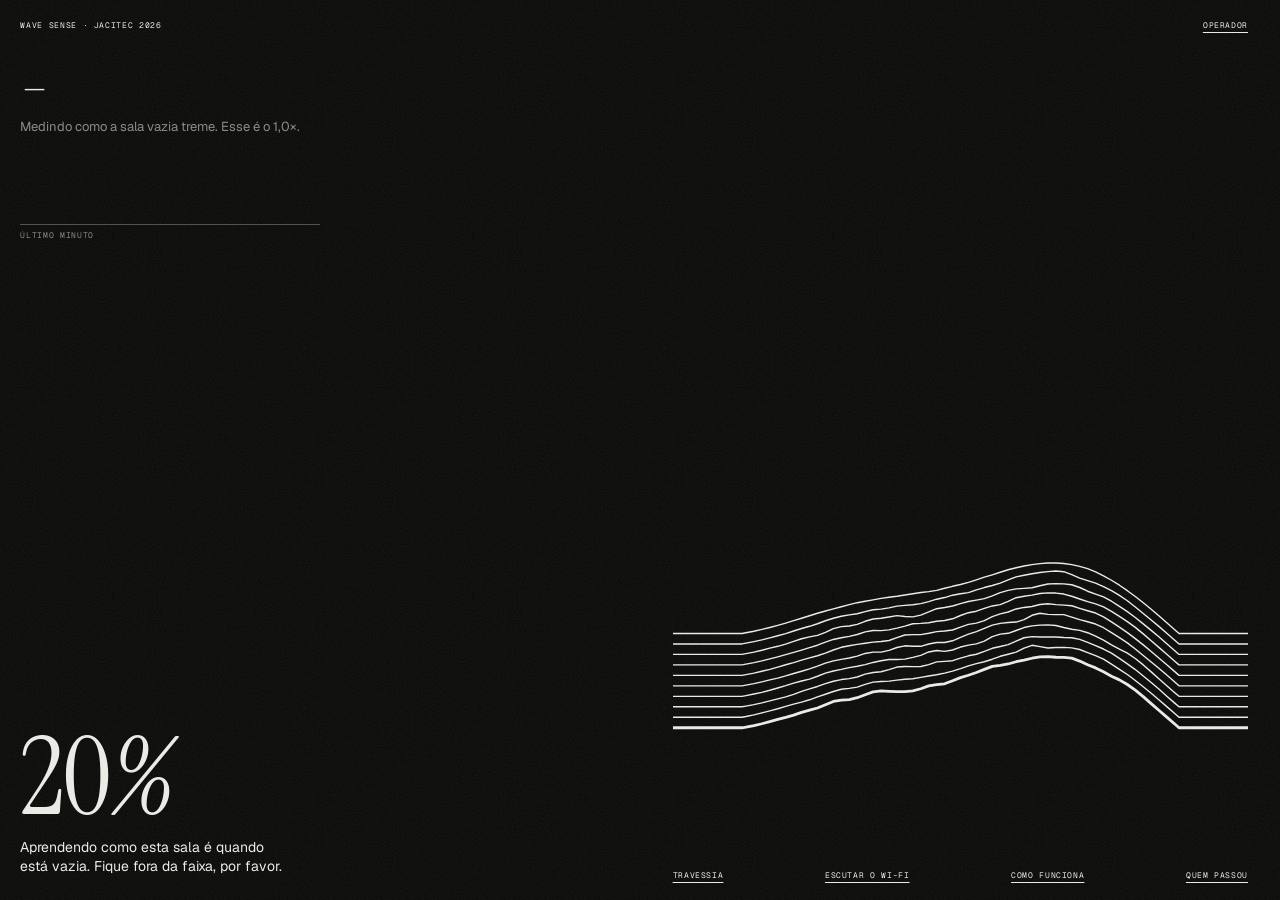
==== demo/index.html @ d6741893 "Marca: volta a harmonia da marca antiga, com os dados novos Quem era pego cedo ficava com 2 ou 3 ané" ====
<!doctype html>
<html lang="pt-BR">
<head>
<meta charset="utf-8">
<meta name="viewport" content="width=device-width, initial-scale=1, viewport-fit=cover">
<title>Wave Sense ao Vivo</title>
<link rel="icon" href="data:image/svg+xml,%3Csvg xmlns=%27http://www.w3.org/2000/svg%27 viewBox=%270 0 32 32%27%3E%3Crect width=%2732%27 height=%2732%27 fill=%27%230B0B0A%27/%3E%3Cpath d=%27M4 12h6l3-5 3 7 3-4h9M4 18h6l3-3 3 5 3-3h9M4 24h6l3-2 3 3 3-2h9%27 fill=%27none%27 stroke=%27%23EDEDE8%27 stroke-width=%271.6%27 stroke-linejoin=%27round%27/%3E%3C/svg%3E">
<link rel="stylesheet" href="fontes.css">
<style>
/* Layout: duas metades. À esquerda, a palavra do estado em letra enorme; à direita, o sinal como
   linhas empilhadas (referência: o gráfico do pulsar CP1919 que virou a capa de Unknown Pleasures).
   Preto e branco com grão de papel fotográfico. Quando há movimento a tela inteira inverte.
   A tela da TV não diz de onde vêm os dados (pedido do grupo, 14/10): isso fica no painel do Operador. */
:root {
  color-scheme: dark;
  --fundo: #0B0B0A;
  --tinta: #EDEDE8;
  --apagado: #8A8A84;
  --serif: "Instrument Serif", "Times New Roman", Georgia, serif;
  --sans: "Geist", "Segoe UI", system-ui, sans-serif;
  --mono: "Geist Mono", "Cascadia Mono", Consolas, ui-monospace, monospace;
}
body[data-estado="movimento"] { --fundo: #EDEDE8; --tinta: #0B0B0A; --apagado: #5C5C57; }
* { box-sizing: border-box; }
[hidden] { display: none !important; }
html, body { height: 100%; }
body {
  margin: 0;
  background: var(--fundo);
  color: var(--tinta);
  font-family: var(--sans);
  font-size: 15px;
  transition: background-color 0.35s ease, color 0.35s ease;
}
/* grão: textura de foto, bem leve */
body::after {
  content: ""; position: fixed; inset: 0; z-index: 50; pointer-events: none; opacity: 0.07;
  background-image: url("data:image/svg+xml,%3Csvg xmlns='http://www.w3.org/2000/svg' width='180' height='180'%3E%3Cfilter id='g'%3E%3CfeTurbulence type='fractalNoise' baseFrequency='0.9' numOctaves='2' stitchTiles='stitch'/%3E%3CfeColorMatrix values='0 0 0 0 0.5 0 0 0 0 0.5 0 0 0 0 0.5 0 0 0 1.4 -0.2'/%3E%3C/filter%3E%3Crect width='100%25' height='100%25' filter='url(%23g)'/%3E%3C/svg%3E");
}
button, input { font: inherit; color: inherit; }
.mono { font-family: var(--mono); font-size: 11px; letter-spacing: 0.08em; text-transform: uppercase; }

.tela {
  min-height: 100%;
  display: grid;
  grid-template-columns: minmax(0, 1fr) minmax(0, 1fr);
  grid-template-rows: auto minmax(0, 1fr) auto;
  gap: 0 6vw;
  padding-inline: clamp(16px, 4vw, 64px);
  padding-block: clamp(16px, 3vw, 40px);
}
.topo { grid-column: 1 / -1; display: flex; justify-content: space-between; gap: 16px; flex-wrap: wrap; }

.texto { grid-column: 1; grid-row: 2 / 4; display: flex; flex-direction: column; justify-content: space-between; gap: 40px; min-width: 0; padding-bottom: 4px; }
.estado { display: flex; flex-direction: column; gap: 28px; }

/* Medidor: quanto o Wi-Fi está tremendo agora, comparado com a sala vazia, e o último minuto. */
.medidor { display: grid; gap: 10px; width: min(100%, 460px); padding-top: clamp(8px, 5vh, 64px); }
.medidor-eixo { color: var(--apagado); }
.medidor-num { font-family: var(--serif); font-size: clamp(52px, 6vw, 112px); line-height: 0.9; letter-spacing: -0.01em; font-variant-numeric: tabular-nums; }
.medidor-legenda { margin: 0; color: var(--apagado); font-size: clamp(15px, 1.1vw, 19px); line-height: 1.35; max-width: 46ch; min-height: 2.7em; text-wrap: pretty; white-space: pre-line; }
#m-hist { width: 100%; height: clamp(56px, 11vh, 128px); display: block; margin-top: 6px; }
.palavra { font-family: var(--serif); font-weight: 400; font-size: clamp(64px, 11vw, 210px); line-height: 0.86; letter-spacing: -0.02em; margin: 0; text-wrap: balance; font-variant-numeric: tabular-nums; }
.palavra em { font-style: italic; }
.frase { margin: 0; max-width: 30ch; min-height: 2.7em; font-size: clamp(16px, 1.35vw, 21px); line-height: 1.35; color: var(--tinta); transition: opacity 0.4s ease; }
.frase.trocando { opacity: 0; }

.sinal { grid-column: 2; grid-row: 2; display: flex; align-items: center; justify-content: center; min-height: 0; }
.grafico { position: relative; margin: 0; width: min(100%, 72vh); }
#linhas { width: 100%; aspect-ratio: 1 / 1.08; display: block; }

.rodape { grid-column: 2; grid-row: 3; display: flex; justify-content: space-between; gap: 10px 24px; flex-wrap: wrap; color: var(--apagado); padding-top: 34px; }
.topo-dir { display: inline-flex; gap: 28px; align-items: center; flex-wrap: wrap; }
.rodape span { white-space: nowrap; }
.botao-texto { background: none; border: 0; padding: 0; cursor: pointer; color: var(--tinta); text-decoration: underline; text-underline-offset: 4px; }
:is(button, input):focus-visible { outline: 2px solid var(--tinta); outline-offset: 3px; }

/* Camadas de tela cheia: desafio, como funciona, galeria */
.camada { position: fixed; inset: 0; z-index: 5; background: var(--fundo); color: var(--tinta); display: grid; grid-template-rows: auto minmax(0, 1fr) auto; gap: 24px; padding-inline: clamp(16px, 4vw, 64px); padding-block: clamp(16px, 3vw, 40px); transition: background-color 0.35s ease, color 0.35s ease; overflow-y: auto; }
.desafio-meio { display: grid; grid-template-columns: minmax(0, 1fr) minmax(0, 0.8fr); gap: 6vw; align-items: center; }
.desafio-centro { display: flex; flex-direction: column; align-items: flex-start; justify-content: center; gap: 18px; min-width: 0; }
.desafio-grande { font-family: var(--serif); font-size: clamp(90px, 20vw, 360px); line-height: 0.85; letter-spacing: -0.03em; }
.desafio-sub { font-size: clamp(18px, 1.8vw, 28px); max-width: 32ch; }
.desafio-tempo { font-family: var(--mono); font-size: clamp(28px, 3.2vw, 52px); font-variant-numeric: tabular-nums; }
.retrato { display: flex; flex-direction: column; gap: 12px; min-width: 0; }
.retrato canvas { width: 100%; max-width: 520px; aspect-ratio: 1 / 1; display: block; }
.retrato .mono { color: var(--apagado); }
.baixo { display: flex; justify-content: space-between; align-items: flex-end; gap: 24px; flex-wrap: wrap; }
.recordes { list-style: none; margin: 0; padding: 0; display: grid; gap: 4px; min-width: 220px; }
.recordes li { display: flex; justify-content: space-between; gap: 24px; font-family: var(--mono); font-size: 13px; }
.recordes li.titulo { color: var(--apagado); font-size: 11px; letter-spacing: 0.08em; text-transform: uppercase; }
.acoes { display: flex; gap: 22px; flex-wrap: wrap; }
input.apelido { background: transparent; border: 0; border-bottom: 1px solid var(--apagado); padding: 6px 0; font-family: var(--serif); font-size: clamp(28px, 3vw, 44px); width: min(14ch, 80vw); }
input.apelido::placeholder { color: var(--apagado); font-style: italic; }


.desafio-grande.longo { font-size: clamp(56px, 7.4vw, 136px); line-height: 0.92; letter-spacing: -0.02em; text-wrap: balance; }
.retrato-como { font-size: 14px; line-height: 1.5; color: var(--apagado); max-width: 52ch; }
#galeria { grid-template-rows: auto minmax(min-content, 1fr) auto; }
.mural { display: grid; grid-template-columns: minmax(0, 0.9fr) minmax(0, 1.5fr); gap: clamp(24px, 4vw, 72px); align-items: start; min-height: 0; }
.mural-destaque { display: flex; flex-direction: column; gap: 14px; min-width: 0; }
#mural-cv { width: min(100%, 38vh); aspect-ratio: 1 / 1; display: block; }
.mural-quem { display: flex; flex-direction: column; gap: 6px; min-width: 0; }
.mural-quem b { font-family: var(--serif); font-weight: 400; font-size: clamp(32px, 3vw, 52px); line-height: 1; }
.mural-quem .mono { color: var(--apagado); line-height: 1.6; }
.mural-passos { list-style: none; margin: 2px 0 0; padding: 0; display: flex; flex-direction: column; gap: 8px; max-width: 52ch; }
.mural-passos li { display: grid; grid-template-columns: 22px minmax(0, 1fr); gap: 8px; color: var(--apagado); transition: color 0.4s ease; }
.mural-passos li.ativo { color: var(--tinta); }
.mural-passos p { margin: 0; font-size: 14px; line-height: 1.45; }
.mural-passos .mono { padding-top: 3px; }
.galeria { display: grid; grid-template-columns: repeat(auto-fill, minmax(170px, 1fr)); gap: 28px 24px; align-content: start; }
.cartao { transition: opacity 0.4s ease; }
.galeria:has(.em-destaque) .cartao:not(.em-destaque) { opacity: 0.5; }
.cartao { display: flex; flex-direction: column; gap: 8px; min-width: 0; }
.cartao canvas { width: 100%; aspect-ratio: 1 / 1; display: block; }
.cartao b { font-family: var(--serif); font-weight: 400; font-size: 22px; line-height: 1; overflow: hidden; text-overflow: ellipsis; white-space: nowrap; }
.cartao span { font-family: var(--mono); font-size: 11px; letter-spacing: 0.06em; text-transform: uppercase; color: var(--apagado); }
.galeria-vazia { font-family: var(--serif); font-size: clamp(32px, 4vw, 64px); color: var(--apagado); max-width: 18ch; }

/* Painel do operador (tecla O) */
.operador { position: fixed; top: 0; right: 0; bottom: 0; z-index: 10; width: min(380px, 100vw); overflow-y: auto; background: #151514; color: #EDEDE8; border-left: 1px solid #2A2A28; padding: 22px 22px 32px; display: flex; flex-direction: column; gap: 24px; }
.operador h2 { margin: 0; font-family: var(--serif); font-weight: 400; font-size: 32px; }
.operador section { display: flex; flex-direction: column; gap: 10px; }
.operador .mono { color: #8A8A84; }
.opcoes { display: flex; flex-wrap: wrap; gap: 6px; }
.opcoes button { background: transparent; border: 1px solid #3A3A37; border-radius: 999px; padding: 6px 12px; cursor: pointer; color: #EDEDE8; font-size: 13px; }
.opcoes button[aria-pressed="true"] { background: #EDEDE8; color: #0B0B0A; border-color: #EDEDE8; }
.opcoes button:disabled { opacity: 0.4; cursor: not-allowed; }
.operador p { margin: 0; color: #A8A8A2; font-size: 13px; line-height: 1.45; }
.numeros { display: grid; grid-template-columns: repeat(3, 1fr); gap: 8px; font-family: var(--mono); font-variant-numeric: tabular-nums; }
.numeros b { display: block; font-size: 18px; font-weight: 400; color: #EDEDE8; }
.numeros span { font-size: 10px; letter-spacing: 0.08em; text-transform: uppercase; color: #8A8A84; }
input[type="range"] { width: 100%; accent-color: #EDEDE8; }
.erro { border-left: 2px solid #EDEDE8; padding-left: 10px; color: #EDEDE8 !important; }
/* Com o painel aberto, a tela encolhe em vez de ficar por baixo dele. */
body.com-operador .tela { margin-right: min(380px, 100vw); }
body.com-operador .palavra { font-size: clamp(56px, calc((100vw - 380px) * 0.1), 200px); }   /* cabe no espaço que sobrou */
body.com-operador .camada { right: min(380px, 100vw); }

/* Modo escuta */
.escuta-centro { display: flex; flex-direction: column; justify-content: center; gap: 22px; max-width: 980px; }
.escuta-centro .mono { color: var(--apagado); max-width: 60ch; line-height: 1.6; }
.pulso { position: absolute; right: 14vw; top: 50%; width: 28px; height: 28px; margin-top: -14px; border-radius: 50%; background: var(--tinta); opacity: 0.2; }

/* Passagem entre telas (passagem.js): por cima das camadas e da história, embaixo do Operador e do grão.
   Parada, fica invisível e não pega clique; durante a passagem, segura os cliques para nada atingir
   uma tela que ninguém está vendo. */
#passagem { position: fixed; top: 0; left: 0; width: 100%; height: 100%; z-index: 8; display: block; visibility: hidden; pointer-events: none; }
#passagem.ativa { visibility: visible; pointer-events: auto; }
body.com-operador #passagem { width: calc(100% - min(380px, 100vw)); }
/* As palavras da tela que chega sobem um pouco, em escada, quando a passagem as revela. */
@keyframes subir { from { transform: translateY(26px); opacity: 0; } }
.sobe { animation: subir 0.9s cubic-bezier(0.16, 1, 0.3, 1) backwards; animation-delay: calc(var(--atraso, 0ms) + var(--i, 0) * 70ms); }

/* Tela principal proporcional: a mesma hierarquia em qualquer tela larga (TV, notebook, monitor grande).
   A base é a tela num monitor de 2560 px. 1u = 1% da largura (ou 1,9% da altura, se a tela for mais alta);
   textos pequenos têm um tamanho mínimo para continuarem legíveis. No celular vale o layout de baixo. */
@media (min-width: 861px) {
  .tela { --u: min(1vw, 1.9vh);
    padding: max(16px, calc(1.56 * var(--u))) max(16px, calc(2.5 * var(--u))) max(16px, calc(1.56 * var(--u))) max(16px, calc(1.6 * var(--u))); }
  .tela .mono { font-size: max(8px, calc(0.44 * var(--u))); }
  .topo-dir { gap: calc(1.1 * var(--u)); }
  .texto { gap: calc(1.56 * var(--u)); }
  .medidor { width: min(100%, max(300px, calc(18.6 * var(--u)))); gap: calc(0.39 * var(--u)); padding-top: calc(2.5 * var(--u)); }
  .medidor-num { font-size: calc(4.45 * var(--u)); }
  .medidor-legenda { font-size: max(13px, calc(0.77 * var(--u))); }
  #m-hist { height: calc(5 * var(--u)); margin-top: calc(0.23 * var(--u)); }
  .estado { gap: calc(1.1 * var(--u)); }
  .palavra { font-size: calc(8.5 * var(--u)); }
  body.com-operador .palavra { font-size: calc(8.5 * min((100vw - 380px) / 100, 1.9vh)); }   /* cabe no espaço que sobrou */
  .frase { font-size: max(14px, calc(0.85 * var(--u))); }
  .rodape { padding-top: calc(1.33 * var(--u)); }
}

@media (max-width: 860px) {
  body.com-operador #passagem { width: 100%; height: 45vh; }
  .tela { grid-template-columns: minmax(0, 1fr); grid-template-rows: auto auto auto auto; gap: 24px; }
  .sinal { grid-column: 1; grid-row: 2; }
  .grafico { width: 100%; }
  .texto { grid-column: 1; grid-row: 3; }
  .estado { order: -1; }
  .medidor { padding-top: 0; }
  .rodape { grid-column: 1; grid-row: 4; }
  .desafio-meio { grid-template-columns: minmax(0, 1fr); }
  .mural { grid-template-columns: minmax(0, 1fr); }
  .operador { top: auto; height: 55vh; width: 100vw; border-left: 0; border-top: 1px solid #2A2A28; }
  body.com-operador .tela { margin-right: 0; padding-bottom: calc(55vh + 24px); }
  body.com-operador .camada { right: 0; bottom: 55vh; }
}
@media (prefers-reduced-motion: reduce) {
  body, .camada, .frase { transition: none; }
  .sobe { animation: none; }
}
</style>
</head>
<body data-estado="aguardando">
<div class="tela">
  <header class="topo mono">
    <span>Wave Sense · JACITEC 2026</span>
    <span class="topo-dir"><button class="botao-texto mono" id="abrir-operador">Operador</button></span>
  </header>

  <div class="sinal">
    <figure class="grafico">
      <canvas id="linhas" role="img" aria-label="Cada linha é uma leitura do sinal Wi-Fi, da mais antiga, em cima, à mais recente, embaixo"></canvas>
    </figure>
  </div>

  <div class="texto">
    <section class="medidor" aria-label="Quanto o Wi-Fi está tremendo">
      <div class="medidor-num" id="m-num">–</div>
      <p class="medidor-legenda" id="m-legenda">Tremor do Wi-Fi, comparado com a sala vazia.</p>
      <canvas id="m-hist" role="img" aria-label="Tremor do Wi-Fi no último minuto, com a linha do limite"></canvas>
      <div class="medidor-eixo mono" id="m-eixo">Último minuto</div>
    </section>
    <div class="estado">
      <h1 class="palavra" id="palavra" aria-live="polite">Esperando<em>.</em></h1>
      <p class="frase" id="frase">Nenhuma fonte de dados ligada.</p>
    </div>
  </div>

  <footer class="rodape mono">
    <span><button class="botao-texto mono" id="abrir-desafio">Travessia</button></span>
    <span><button class="botao-texto mono" id="abrir-escuta">Escutar o Wi-Fi</button></span>
    <span><button class="botao-texto mono" id="abrir-como">Como funciona</button></span>
    <span><button class="botao-texto mono" id="abrir-galeria">Quem passou</button></span>
  </footer>
</div>

<div class="camada" id="desafio" hidden>
  <div class="topo mono"><span>Travessia · passe pela faixa sem ser percebido</span></div>
  <div class="desafio-meio">
    <div class="desafio-centro">
      <div class="desafio-grande" id="d-grande">Pronto?</div>
      <div class="desafio-sub" id="d-sub">Escreva seu apelido e fique na linha de partida.</div>
      <input class="apelido" id="apelido" type="text" maxlength="16" autocomplete="off" placeholder="seu apelido" aria-label="Apelido">
      <div class="desafio-tempo" id="d-tempo" hidden>0,0 s</div>
    </div>
    <div class="retrato" id="retrato" hidden>
      <canvas id="retrato-cv" role="img" aria-label="Sua marca no Wi-Fi: anéis desenhados com as leituras do sinal enquanto você atravessava"></canvas>
      <span class="mono" id="retrato-legenda"></span>
      <span class="retrato-como">Miolo: a contagem, parado na partida. Os anéis de fora: a travessia, do começo (dentro) ao fim (borda). Anel grosso: o instante da detecção.</span>
    </div>
  </div>
  <div class="baixo">
    <ol class="recordes" id="recordes"></ol>
    <div class="acoes mono">
      <button class="botao-texto mono" id="d-comecar">Começar (enter)</button>
      <button class="botao-texto mono" id="d-chegou" hidden>Chegou (espaço)</button>
      <button class="botao-texto mono" id="d-ouvir" hidden>Ouvir sua marca (M)</button>
      <button class="botao-texto mono" id="d-baixar" hidden>Salvar cartão (B)</button>
      <button class="botao-texto mono" id="d-fechar">Voltar (esc)</button>
    </div>
  </div>
</div>

<!-- "Como funciona": a história em motion design (historia.js + roteiro.js) -->
<section id="historia" hidden></section>

<div class="camada" id="galeria" hidden>
  <div class="topo mono"><span>Quem passou · as últimas 12 travessias</span></div>
  <div class="mural">
    <section class="mural-destaque" aria-label="Como a marca é feita">
      <canvas id="mural-cv" role="img" aria-label="A marca em destaque, se formando anel por anel"></canvas>
      <div class="mural-quem" id="mural-quem"><b id="mural-nome"></b><span class="mono" id="mural-dado"></span></div>
      <ol class="mural-passos" id="mural-passos">
        <li><span class="mono">1</span><p>O Wi-Fi é lido 10 vezes por segundo. Cada leitura é uma linha, como as da tela principal.</p></li>
        <li><span class="mono">2</span><p>Cada linha se fecha num anel, de dentro para fora. O miolo cinza são os 3 s parados na partida; os anéis de fora são a travessia, do começo ao fim.</p></li>
        <li><span class="mono">3</span><p>Quanto mais a pessoa mexeu no sinal, mais torto o anel. Quem passou sem ser detectado deixa anéis lisos; o anel grosso é o instante da detecção.</p></li>
      </ol>
    </section>
    <div class="galeria" id="galeria-grade"></div>
  </div>
  <div class="baixo mono"><span>Sem câmera: só as leituras do Wi-Fi.</span><button class="botao-texto mono" id="galeria-fechar">Voltar (esc)</button></div>
</div>

<div class="camada" id="escuta" hidden>
  <div class="topo mono"><span>Modo escuta</span></div>
  <div class="escuta-centro">
    <div class="pulso" id="pulso" aria-hidden="true"></div>
    <div class="desafio-grande">Feche os olhos.</div>
    <div class="desafio-sub">O som que você está ouvindo é o Wi-Fi desta sala. Quando alguém se mexe perto das placas, ele muda.</div>
    <p class="mono">Dá para ouvir alguém andando do outro lado de uma parede? Essa é uma das perguntas que o projeto vai testar.</p>
  </div>
  <div class="baixo mono"><span>Use fone de ouvido, com volume baixo.</span><button class="botao-texto mono" id="escuta-fechar">Voltar (esc)</button></div>
</div>

<!-- Passagem entre as telas: o sinal toma a tela e vira a próxima (passagem.js) -->
<canvas id="passagem" aria-hidden="true"></canvas>

<aside class="operador" id="operador" hidden aria-label="Painel do operador">
  <div style="display:flex; justify-content:space-between; align-items:baseline"><h2>Operador</h2><button class="botao-texto mono" id="fechar-operador">Fechar (O)</button></div>
  <p class="erro" id="msg" role="alert" hidden></p>
  <section>
    <span class="mono">Fonte dos dados</span>
    <div class="opcoes">
      <button id="src-sim" aria-pressed="false">Simulação</button>
      <button id="src-replay" aria-pressed="false">Gravação…</button>
      <button id="src-live" aria-pressed="false">Placa USB</button>
    </div>
    <input type="file" id="arquivo" accept=".csv,text/csv" hidden>
    <div class="numeros"><div><b id="st-taxa">–</b><span>pacotes/s</span></div><div><b id="st-rssi">–</b><span>RSSI</span></div><div><b id="st-perdidos">–</b><span>perdidos</span></div></div>
  </section>
  <section>
    <span class="mono">Limiar</span>
    <div class="opcoes"><button id="btn-cal" disabled>Calibrar com a zona vazia</button></div>
    <input type="range" id="limiar" min="0" max="1" step="0.001" value="0.5" disabled aria-label="Limiar">
    <div class="numeros"><div><b id="osc">–</b><span>oscilação</span></div><div><b id="lim">–</b><span>limiar</span></div><div><b id="contador">0</b><span>movimentos hoje</span></div></div>
    <p id="cal-info">A calibração mede a zona vazia por 10 s e põe o limiar em média + 3 desvios.</p>
  </section>
  <section>
    <span class="mono">Som</span>
    <div class="opcoes">
      <button id="som-mudo" aria-pressed="true">Mudo</button>
      <button id="som-alerta" aria-pressed="false">Alerta</button>
      <button id="som-escuta" aria-pressed="false">Escuta</button>
    </div>
    <input type="range" id="volume" min="0" max="1" step="0.05" value="0.6" aria-label="Volume">
    <p>Alerta: dois toques suaves quando começa um movimento. Escuta: um acorde calmo que cresce e pulsa quando alguém se mexe, sem os toques de alerta. Tudo passa por um limitador de volume.</p>
  </section>
  <section>
    <span class="mono">Apresentação</span>
    <div class="opcoes"><button id="btn-apresentador">Abrir janela do apresentador (P)</button></div>
    <p>Ordem com TV: aperte P, arraste esta página para a TV, aperte F (tela cheia) e H (história). Setas, espaço, rolagem ou o passador navegam; V troca entre a versão completa e a curta.</p>
  </section>
  <section>
    <span class="mono">Vitrine</span>
    <div class="opcoes"><button id="vitrine" aria-pressed="true">Mostrar "como funciona" sozinho</button></div>
    <p>Com a zona parada por 45 s, a versão curta da história passa sozinha, uma vez. Qualquer movimento volta para a tela principal. Fica desligada enquanto a janela do apresentador estiver aberta.</p>
  </section>
  <section id="sim-grupo" hidden>
    <span class="mono">Cena simulada (teclas 1–5)</span>
    <div class="opcoes" id="cenas"></div>
  </section>
  <section>
    <span class="mono">Tela e dados do dia</span>
    <div class="opcoes"><button id="btn-tela">Tela cheia (F)</button><button id="btn-passagem" aria-pressed="true">Passagens entre telas</button><button id="btn-zerar">Zerar recordes e galeria</button></div>
    <p>Atalhos: N travessia · E escutar · H como funciona · P apresentador · G mural · C calibrar · S som · O este painel.</p>
  </section>
</aside>

<script src="nucleo.js"></script>
<script src="roteiro.js"></script>
<script src="historia.js"></script>
<script src="passagem.js"></script>
<script src="escuta.js"></script>
<script src="marca.js"></script>
<script>
'use strict';
const $ = (id) => document.getElementById(id);

// A regra do detector mora no nucleo.js, a mesma do ferramentas/detector.py.
const { lerLinhaCSI, oscilacao, estatisticas, limiarDeCalibracao, Detector, JANELA_S, K_DESVIOS } = WaveNucleo;
const AVALIAR_MS = WaveNucleo.PASSO_S * 1000;
const LINHAS = 48;             // leituras empilhadas na tela
const LEITURA_S = 0.1;         // uma linha nova a cada 0,1 s
const REALCE = 3;              // só no desenho: aumenta o tremor de cada linha em relação à forma média
const EMBUTIDO = window.self !== window.top;   // dentro do claude.ai: sem USB e sem salvar arquivos
let historia = null;   // o palco da história "Como funciona" (criado mais abaixo)

const app = {
  fonte: null, janela: [], ultimoId: null, perdidos: 0, ultimoPacote: 0,
  maxRecente: 0, historico: [], historicoDet: [], base: null, tremorVisto: NaN,
  limiar: null, detectado: false, det: null, calibracao: null, oscAtual: NaN,
  leituras: [], ultimaLeitura: 0, formaLenta: null,
  quietoDesde: 0,
  porta: null, leitor: null, timers: [],
};

/* ---------- Armazenamento local (só neste navegador) ---------- */
function ler(chave, padrao) { try { return JSON.parse(localStorage.getItem(chave)) ?? padrao; } catch (e) { return padrao; } }
function gravar(chave, valor) { try { localStorage.setItem(chave, JSON.stringify(valor)); } catch (e) { /* sem armazenamento */ } }
const hoje = () => new Date().toISOString().slice(0, 10);
// Movimentos do dia, separados por fonte: a simulação nunca entra na conta do ao vivo.
let dia = ler('wavesense-dia', null);
if (!dia || dia.data !== hoje() || typeof dia.live !== 'number') dia = { data: hoje(), live: 0, sim: 0 };

function receber(p) {
  const t = performance.now() / 1000;
  p.t = t;
  if (app.ultimoId !== null && p.id > app.ultimoId + 1 && p.id - app.ultimoId < 5000) app.perdidos += p.id - app.ultimoId - 1;
  app.ultimoId = p.id;
  app.ultimoPacote = t;
  app.janela.push(p);
  while (app.janela.length && app.janela[0].t < t - 2) app.janela.shift();
}

/* ---------- Detecção ---------- */
function avaliar() {
  const agora = performance.now() / 1000;
  const jan = app.janela.filter((p) => p.t >= agora - JANELA_S);
  const v = oscilacao(jan);
  app.oscAtual = v;
  $('st-taxa').textContent = app.fonte ? String(jan.length) : '–';
  $('st-rssi').textContent = jan.length ? `${Math.round(jan.reduce((s, p) => s + p.rssi, 0) / jan.length)}` : '–';
  $('st-perdidos').textContent = app.fonte ? String(app.perdidos) : '–';

  const antes = app.detectado;
  if (!Number.isNaN(v)) {
    if (app.calibracao) {
      app.calibracao.valores.push(v);
      if (agora >= app.calibracao.fim) terminarCalibracao();
    } else if (app.limiar !== null) {
      app.detectado = app.det.passo(v);
    }
    app.historico.push(v); app.historicoDet.push(app.detectado);
    if (app.historico.length > 300) { app.historico.shift(); app.historicoDet.shift(); }
    if (app.base && (app.fonte === 'live' || app.fonte === 'sim') && v / app.base > ((dia.pico || {})[app.fonte] || 0)) {
      dia.pico = { ...(dia.pico || {}), [app.fonte]: v / app.base };
      gravar('wavesense-dia', dia);
    }
  } else if (agora - app.ultimoPacote > 2) {
    app.detectado = false;
  }
  app.maxRecente = app.historico.reduce((m, x) => Math.max(m, x), 0);
  if (app.detectado && !antes) {
    if (som.modo !== 'escuta') somAlerta();   // na escuta, o próprio acorde avisa: ele cresce e pulsa
    if (dia.data !== hoje()) dia = { data: hoje(), live: 0, sim: 0 };
    if (app.fonte === 'live' || app.fonte === 'sim') { dia[app.fonte]++; gravar('wavesense-dia', dia); }
    // a vitrine dá lugar a quem chegou (também se ela ainda estiver abrindo), com a passagem rápida
    const a = passagem.alvo();
    if (a ? a.modo === 'historia' && a.opc.auto : historia.aberta && como.automatico) trocarPara('tela', { rapida: true });
  }
  if (app.detectado || !app.fonte || app.calibracao || app.limiar === null) app.quietoDesde = agora;
  if (som.modo === 'escuta') somEscuta(v);
  atualizarEstado(agora);
  ninjaPasso(agora);
  vitrinePasso(agora);
}

function iniciarCalibracao(duracao = 10) {
  if (!app.fonte) return;
  app.calibracao = { inicio: performance.now() / 1000, fim: performance.now() / 1000 + duracao, duracao, valores: [] };
  app.detectado = false;
  $('cal-info').textContent = `Calibrando por ${duracao} s. Zona vazia, ninguém se mexendo por perto.`;
}
function terminarCalibracao() {
  const vs = app.calibracao.valores;
  app.calibracao = null;
  let limiar;
  try { limiar = limiarDeCalibracao(vs); } catch (e) { $('cal-info').textContent = 'Poucos dados para calibrar. Os pacotes estão chegando?'; return; }
  const { n, media, desvio } = estatisticas(vs);
  app.base = media;
  definirLimiar(limiar);
  $('cal-info').textContent = `Calibrado com ${n} medidas da zona vazia: média ${fmt(media)}, desvio ${fmt(desvio)}. Limiar = média + ${K_DESVIOS} desvios.`;
}
function definirLimiar(x) {
  app.limiar = x; app.det = new Detector(x);
  const r = $('limiar');
  r.min = String(app.base ? app.base * 1.1 : 0);   // abaixo do tremor da sala vazia, a tela diria "Movimento." para sempre
  r.max = String(x * 4); r.step = String(x / 100); r.value = String(x);
}
function fmt(x) {
  if (x === null || Number.isNaN(x)) return '–';
  return (x >= 10 ? x.toFixed(1) : x.toFixed(2)).replace('.', ',');
}

/* ---------- Palavra e frase ---------- */
const CONVITES = [
  'Cada linha é uma leitura do Wi-Fi desta sala. A de baixo é agora.',
  'Quando alguém se mexe, as linhas tremem e o número sobe.',
  'Passe pela faixa marcada no chão e veja as linhas.',
  'Não tem câmera aqui. Só duas plaquinhas e o Wi-Fi.',
  'Ande bem devagar. Será que ele percebe?',
];
const FRASES = {
  aguardando: 'Nenhuma fonte de dados ligada.',
  semsinal: 'Nenhum pacote chegou nos últimos 2 segundos.',
  calibrando: 'Aprendendo como esta sala é quando está vazia. Fique fora da faixa, por favor.',
  semlimiar: 'Falta calibrar com a zona vazia.',
  movimento: 'Você mexeu no Wi-Fi desta sala. É isso que as linhas estão mostrando.',
};
let estadoAtual = '', fraseAtual = '', convite = 0, proximoConvite = 0;
function trocarFrase(txt) {
  if (txt === fraseAtual) return;
  fraseAtual = txt;
  const f = $('frase');
  f.classList.add('trocando');
  setTimeout(() => { f.textContent = txt; f.classList.remove('trocando'); }, 250);
}
function atualizarEstado(agora) {
  let e;
  if (!app.fonte) e = 'aguardando';
  else if (agora - app.ultimoPacote > 2) e = 'semsinal';
  else if (app.calibracao) e = 'calibrando';
  else if (app.limiar === null) e = 'semlimiar';
  else e = app.detectado ? 'movimento' : 'parado';

  const h = $('palavra');
  if (e === 'calibrando') {
    // A calibração é a "abertura": um contador de 0 a 100.
    const c = app.calibracao;
    const pct = Math.min(100, Math.floor(((agora - c.inicio) / c.duracao) * 100));
    h.textContent = String(pct);
    const em = document.createElement('em'); em.textContent = '%'; h.appendChild(em);
    estadoAtual = e;
  } else if (e !== estadoAtual) {
    estadoAtual = e;
    const nomes = { aguardando: 'Esperando', semsinal: 'Sem sinal', semlimiar: 'Sem limiar', parado: 'Parado', movimento: 'Movimento' };
    h.textContent = nomes[e];
    const em = document.createElement('em'); em.textContent = '.'; h.appendChild(em);
    document.body.dataset.estado = e === 'movimento' ? 'movimento' : 'quieto';
    proximoConvite = agora;
  }
  if (e === 'parado') {
    if (agora >= proximoConvite) { trocarFrase(CONVITES[convite % CONVITES.length]); convite++; proximoConvite = agora + 7; }
  } else {
    trocarFrase(FRASES[e]);
  }

  const nMov = app.fonte === 'live' || app.fonte === 'sim' ? dia[app.fonte] : 0;
  $('contador').textContent = String(nMov);
  atualizarMedidorTexto(e);
  $('osc').textContent = fmt(app.oscAtual);
  $('lim').textContent = fmt(app.limiar);
  const ativo = Boolean(app.fonte);
  $('limiar').disabled = !ativo || app.limiar === null;
  $('btn-cal').disabled = !ativo || Boolean(app.calibracao);
}

/* ---------- Medidor de tremor ---------- */
// Tremor = oscilação agora ÷ oscilação média da sala vazia (da calibração). 1,0× é a sala vazia.
const fmtX = (x) => `${x < 10 ? x.toFixed(1).replace('.', ',') : Math.round(x)}×`;
function atualizarMedidorTexto(e) {
  const leg = { aguardando: 'Nenhuma fonte de dados ligada.', semsinal: 'Nenhum pacote chegando.', calibrando: 'Medindo como a sala vazia treme. Esse é o 1,0×.', semlimiar: 'Falta calibrar com a sala vazia.' };
  const t = leg[e] || `Tremor do Wi-Fi, comparado com a sala vazia.\nPassou da linha tracejada (${fmtX(app.limiar / app.base)}), é movimento.`;
  if ($('m-legenda').textContent !== t) $('m-legenda').textContent = t;
  // Uma linha só embaixo do gráfico. O recorde só entra depois de algum movimento de verdade.
  const pico = (dia.pico || {})[app.fonte];
  const r = `Último minuto${pico && app.base && pico > app.limiar / app.base ? ` · recorde de hoje ${fmtX(pico)}` : ''}`;
  if ($('m-eixo').textContent !== r) $('m-eixo').textContent = r;
}
const cvM = $('m-hist'), ctxM = cvM.getContext('2d');
function desenharMedidor(tinta) {
  // Número: anda suave até o valor novo (as medidas chegam 5 vezes por segundo).
  const alvo = app.base && !Number.isNaN(app.oscAtual) && !app.calibracao ? app.oscAtual / app.base : NaN;
  if (Number.isNaN(alvo)) app.tremorVisto = NaN;
  else app.tremorVisto = Number.isNaN(app.tremorVisto) ? alvo : app.tremorVisto + (alvo - app.tremorVisto) * 0.18;
  const txt = Number.isNaN(app.tremorVisto) ? '–' : fmtX(app.tremorVisto);
  if ($('m-num').textContent !== txt) $('m-num').textContent = txt;

  // Último minuto (300 medidas de 0,2 s), a mais nova à direita.
  const [W, H, dpr] = ajustar(cvM);
  ctxM.clearRect(0, 0, W, H);
  const hs = app.historico, ds = app.historicoDet, N = 300;
  const passo = W / (N - 1);
  const x = (i) => W - (hs.length - 1 - i) * passo;
  ctxM.strokeStyle = tinta; ctxM.fillStyle = tinta;
  if (!app.base || hs.length < 2) {
    ctxM.globalAlpha = 0.3; ctxM.fillRect(0, H - dpr, W, dpr); ctxM.globalAlpha = 1;
    return;
  }
  // Escala de raiz quadrada: um salto de 20× não achata o resto do minuto contra o chão.
  const lim = app.limiar / app.base;
  let teto = lim * 2.2;
  for (const v of hs) teto = Math.max(teto, (v / app.base) * 1.08);
  const PISO = 0.6;   // o gráfico começa em 0,6×: a sala vazia (1,0×) fica no meio, não lá em cima
  const y = (r) => H - dpr - Math.sqrt(Math.max(0, r - PISO) / (teto - PISO)) * (H - 3 * dpr);
  // Faixas onde o detector disse "Movimento".
  ctxM.globalAlpha = 0.14;
  for (let i = 0; i < hs.length; i++) {
    if (!ds[i] || ds[i - 1]) continue;              // começo de um trecho de movimento
    let f = i; while (f + 1 < hs.length && ds[f + 1]) f++;
    ctxM.fillRect(x(i) - passo / 2, 0, x(f) - x(i) + passo, H);
  }
  // Linha do limite, tracejada (a frase acima diz o valor).
  ctxM.globalAlpha = 0.7; ctxM.lineWidth = dpr; ctxM.setLineDash([4 * dpr, 4 * dpr]);
  ctxM.beginPath(); ctxM.moveTo(0, y(lim)); ctxM.lineTo(W, y(lim)); ctxM.stroke(); ctxM.setLineDash([]);
  // A curva do tremor.
  ctxM.globalAlpha = 1; ctxM.lineWidth = 1.5 * dpr; ctxM.lineJoin = 'round';
  ctxM.beginPath();
  hs.forEach((v, i) => { const px = x(i), py = y(v / app.base); i ? ctxM.lineTo(px, py) : ctxM.moveTo(px, py); });
  ctxM.stroke();
}

/* ---------- As linhas empilhadas ---------- */
const cv = $('linhas'), ctx = cv.getContext('2d');
function cores() {
  const s = getComputedStyle(document.body);
  return { fundo: s.getPropertyValue('--fundo').trim(), tinta: s.getPropertyValue('--tinta').trim() };
}
function guardarLeitura(agora) {
  // A média dos pacotes do último 0,1 s vira uma linha.
  const ps = app.janela.filter((p) => p.t > agora - LEITURA_S);
  if (!ps.length) return;
  const K = ps[ps.length - 1].amps.length;
  const a = new Float32Array(K);
  let n = 0;
  for (const p of ps) { if (p.amps.length !== K) continue; for (let k = 0; k < K; k++) a[k] += p.amps[k]; n++; }
  for (let k = 0; k < K; k++) a[k] /= n;
  if (!app.formaLenta || app.formaLenta.length !== K) app.formaLenta = Float32Array.from(a);
  const d = new Float32Array(K);
  for (let k = 0; k < K; k++) { d[k] = a[k] - app.formaLenta[k]; app.formaLenta[k] += 0.05 * (a[k] - app.formaLenta[k]); }
  const leitura = { a, d };
  app.leituras.push(leitura);
  if (app.leituras.length > LINHAS + 1) app.leituras.shift();
  if (ninja.estado === 'contagem' || ninja.estado === 'correndo') {
    // para a marca: a leitura, o tremor daquele instante (comparado com a sala vazia) e a fase
    const x = app.base && Number.isFinite(app.oscAtual) ? app.oscAtual / app.base : 0;
    ninja.rastro.push({ a, d, x, fase: ninja.estado });
    if (ninja.rastro.length > 700) ninja.rastro.shift();
  }
}

// Desenha uma pilha de leituras. Usada na tela principal, no retrato e na galeria.
function desenharPilha(c, W, H, ls, fundo, tinta, espessura, frac = 0, destaque = false) {
  c.fillStyle = fundo; c.fillRect(0, 0, W, H);
  const topo = H * 0.16, base = H * 0.97;
  const passo = (base - topo) / LINHAS;
  const altura = passo * 9;
  const margem = W * 0.12, largura = W - 2 * margem;
  c.lineWidth = espessura; c.lineJoin = 'round';
  c.strokeStyle = tinta; c.fillStyle = fundo;
  // Da leitura mais antiga (em cima) para a mais nova (embaixo); cada uma tapa as de trás.
  for (let i = 0; i < ls.length; i++) {
    const y0 = base - (ls.length - 1 - i + frac) * passo;
    if (y0 < topo - passo) continue;
    const { a, d } = ls[i];
    const uteis = [];
    let soma = 0;
    for (let k = 0; k < a.length; k++) if (a[k] > 0.5) { uteis.push(k); soma += a[k]; }
    if (uteis.length < 3) continue;
    const media = soma / uteis.length;
    const pts = [[0, y0], [margem, y0]];
    for (let j = 0; j < uteis.length; j++) {
      const k0 = uteis[Math.max(0, j - 1)], k = uteis[j], k1 = uteis[Math.min(uteis.length - 1, j + 1)];
      const forma = (a[k0] + 2 * a[k] + a[k1]) / 4;
      const tremor = (d[k0] + 2 * d[k] + d[k1]) / 4;
      // Só desenho: a forma mostra o "relevo" da sala; o tremor (diferença para a forma média) aparece 3x maior.
      const relevo = Math.max(0, forma / media - 0.3 + (REALCE * tremor) / media);
      const borda = Math.sin((Math.PI * (j + 0.5)) / uteis.length);
      pts.push([margem + (largura * (j + 0.5)) / uteis.length, y0 - relevo * altura * borda]);
    }
    pts.push([W - margem, y0], [W, y0]);
    c.beginPath();
    c.moveTo(pts[0][0], pts[0][1]);
    for (let j = 1; j < pts.length; j++) c.lineTo(pts[j][0], pts[j][1]);
    c.closePath();   // fecha na própria linha de base: o relevo nunca desce dela, então tapa o mesmo tanto com bem menos pintura
    c.fill();
    c.beginPath();
    c.moveTo(pts[0][0], pts[0][1]);
    for (let j = 1; j < pts.length; j++) c.lineTo(pts[j][0], pts[j][1]);
    c.lineWidth = destaque && i === ls.length - 1 ? espessura * 2 : espessura;   // a linha de "agora" um pouco mais grossa
    c.stroke();
  }
}
function ajustar(canvas) {
  const dpr = window.devicePixelRatio || 1;
  const r = canvas.getBoundingClientRect();
  const W = Math.max(1, Math.round(r.width * dpr)), H = Math.max(1, Math.round(r.height * dpr));
  if (canvas.width !== W || canvas.height !== H) { canvas.width = W; canvas.height = H; }
  return [W, H, dpr];
}
let corQuadro = { fundo: '#0B0B0A', tinta: '#EDEDE8' };
function quadro() {
  requestAnimationFrame(quadro);   // primeiro: um erro mais abaixo não congela a tela
  const agora = performance.now() / 1000;
  if (app.fonte && agora - app.ultimaLeitura >= LEITURA_S) { guardarLeitura(agora); app.ultimaLeitura = agora; }
  corQuadro = cores();
  // Com outra tela por cima (ou a passagem cobrindo tudo), as leituras continuam sendo guardadas,
  // mas não é preciso desenhar o que ninguém vê.
  if (modoAtual() === 'tela' && !passagem.cobreTudo()) {
    const [W, H, dpr] = ajustar(cv);
    desenharPilha(ctx, W, H, app.leituras, corQuadro.fundo, corQuadro.tinta, 1.4 * dpr, Math.min(1, (agora - app.ultimaLeitura) / LEITURA_S), true);
    desenharMedidor(corQuadro.tinta);
  }
  pulsarPonto();
  marcasNaCorCerta();
  formarRetrato(agora);
  muralPasso(agora);
  passagem.quadro(agora);
}

/* ---------- Som: suave de propósito. Nada de onda quadrada, tudo passa por um limitador. ---------- */
const som = { modo: 'mudo', antes: 'mudo', ctx: null, vol: 0.6, saida: null, mestre: null, leve: null, escuta: null };
function audio() {
  if (!som.ctx) {
    const c = new (window.AudioContext || window.webkitAudioContext)();
    const lim = c.createDynamicsCompressor();
    lim.threshold.value = -28; lim.knee.value = 20; lim.ratio.value = 8; lim.attack.value = 0.01; lim.release.value = 0.3;
    const mestre = c.createGain(); mestre.gain.value = som.vol;
    lim.connect(mestre).connect(c.destination);
    Object.assign(som, { ctx: c, saida: lim, mestre });
  }
  if (som.ctx.state === 'suspended') som.ctx.resume();
  return som.ctx;
}
function tom(freq, dur, quando = 0, tipo = 'sine', ganho = 0.08, forcar = false) {
  if (som.modo === 'mudo' && !forcar) return;
  const c = audio(), t = c.currentTime + quando;
  const o = c.createOscillator(), g = c.createGain();
  o.type = tipo; o.frequency.value = freq;
  g.gain.setValueAtTime(0.0001, t);
  g.gain.exponentialRampToValueAtTime(ganho, t + 0.02);
  g.gain.exponentialRampToValueAtTime(0.0001, t + dur);
  o.connect(g).connect(som.saida);
  o.start(t); o.stop(t + dur + 0.05);
}
// Modo escuta: o "Batimento" (escuta.js). Um acorde calmo; quando alguém se mexe, ele cresce, abre e pulsa.
// Passa por um limitador próprio, mais leve que o dos alertas, para não achatar a diferença entre
// sala parada e movimento.
function ligarEscuta() {
  const c = audio();
  if (som.escuta || !window.WaveEscuta) return;
  if (!som.leve) {
    const l = c.createDynamicsCompressor();
    l.threshold.value = -10; l.knee.value = 6; l.ratio.value = 12; l.attack.value = 0.003; l.release.value = 0.25;
    l.connect(som.mestre);
    som.leve = l;
  }
  som.escuta = WaveEscuta.criar(c, som.leve);
}
function desligarEscuta() {
  if (!som.escuta) return;
  som.escuta.parar();
  som.escuta = null;
}
// A cada medida do detector (0,2 s). Sem sinal ou sem calibração, o acorde fica calado.
function somEscuta(v) {
  if (!som.escuta) return;
  if (app.limiar === null || app.calibracao || Number.isNaN(v)) { som.escuta.calar(); return; }
  som.escuta.atualizar({ v, limiar: app.limiar }, AVALIAR_MS / 1000);
}
// O ponto da escuta acompanha o volume do próprio som (medido no áudio, não estimado).
let pontoNivel = 0;
function pulsarPonto() {
  const p = $('pulso');
  if (!p || $('escuta').hidden) return;
  const n = som.escuta ? som.escuta.nivel() : 0;
  pontoNivel += (n > pontoNivel ? 0.6 : 0.25) * (n - pontoNivel);
  const x = Math.max(0, Math.min(1, (pontoNivel - 0.02) / 0.22));
  const reduzido = window.matchMedia && matchMedia('(prefers-reduced-motion: reduce)').matches;
  p.style.transform = reduzido ? '' : `scale(${(1 + 6 * x).toFixed(3)})`;
  p.style.opacity = (0.2 + 0.6 * x).toFixed(3);
}
function somAlerta() { tom(659.25, 0.5, 0, 'sine', 0.07); tom(880, 0.7, 0.14, 'sine', 0.06); }
function somContagem(n) { tom(n > 0 ? 523.25 : 1046.5, n > 0 ? 0.25 : 0.6, 0, 'sine', 0.07); }
function somNinja() { [523.25, 659.25, 783.99, 1046.5].forEach((f, i) => tom(f, 0.6, i * 0.12, 'triangle', 0.06)); }
function somPego() { tom(196, 0.9, 0, 'sine', 0.1); tom(164.81, 1.1, 0.12, 'sine', 0.08); }
function definirSom(m) {
  som.modo = m;
  if (m !== 'mudo') audio();
  if (m === 'escuta') ligarEscuta(); else desligarEscuta();
  for (const [id, modo] of [['som-mudo', 'mudo'], ['som-alerta', 'alerta'], ['som-escuta', 'escuta']]) $(id).setAttribute('aria-pressed', String(m === modo));
}
function abrirEscuta() {
  fecharCamadas();
  som.antes = som.modo;
  definirSom('escuta');
  $('escuta').hidden = false;
}
function fecharEscuta() {
  if ($('escuta').hidden) return;
  $('escuta').hidden = true;
  definirSom(som.antes === 'escuta' ? 'mudo' : som.antes);
}

/* ---------- Simulação ---------- */
const CENAS = [
  { id: 'vazio', nome: 'Sala vazia', am: 0 },
  { id: 'parado', nome: 'Pessoa parada', am: 0.22 },
  { id: 'andando', nome: 'Andando', am: 0.6 },
  { id: 'devagar', nome: 'Bem devagar', am: 0.14 },
  { id: 'mao', nome: 'Mão perto', am: 1.2 },
];
const sim = { cena: 'vazio', am: 0, id: 0, gerados: 0, inicio: 0 };
const DF = 312.5e3;
const CAMINHOS = [[1, 5e-9, 0], [0.55, 22e-9, 1.1], [0.35, 48e-9, 2.3], [0.2, 85e-9, 4.0]];
const NULAS = new Set([0, 1, 2, 3, 4, 60, 61, 62, 63]);
let gaussExtra = null;
function gauss() {
  if (gaussExtra !== null) { const g = gaussExtra; gaussExtra = null; return g; }
  const u = Math.random() || 1e-9, v = Math.random(), r = Math.sqrt(-2 * Math.log(u));
  gaussExtra = r * Math.sin(2 * Math.PI * v);
  return r * Math.cos(2 * Math.PI * v);
}
function movimento(cena, t) {
  switch (cena) {
    case 'parado': return { tau: 35e-9, fase: 0.12 * Math.sin(2 * Math.PI * 0.25 * t) };
    case 'andando': return { tau: 40e-9 + 25e-9 * Math.sin(2 * Math.PI * t / 6), fase: 54 * Math.sin(2 * Math.PI * t / 6) };
    case 'devagar': return { tau: 40e-9 + 6e-9 * Math.sin(2 * Math.PI * t / 14), fase: 3 * Math.sin(2 * Math.PI * t / 14) };
    case 'mao': return { tau: 8e-9, fase: 3 * Math.sin(2 * Math.PI * 2 * t) + 2 * Math.sin(2 * Math.PI * 3.3 * t) };
    default: return { tau: 30e-9, fase: 0 };
  }
}
function gerarPacote(t) {
  sim.am += 0.02 * (CENAS.find((c) => c.id === sim.cena).am - sim.am);
  const mv = movimento(sim.cena, t);
  const amps = new Float32Array(64);
  for (let k = 0; k < 64; k++) {
    if (NULAS.has(k)) continue;
    const f = k - 32;
    let re = 0, im = 0;
    for (const [a, tau, ph] of CAMINHOS) { const ang = -2 * Math.PI * f * DF * tau + ph; re += a * Math.cos(ang); im += a * Math.sin(ang); }
    const angM = -2 * Math.PI * f * DF * mv.tau + mv.fase;
    re += sim.am * Math.cos(angM) + 0.02 * gauss();
    im += sim.am * Math.sin(angM) + 0.02 * gauss();
    amps[k] = 14 * Math.hypot(re, im);
  }
  return { id: sim.id++, rssi: Math.round(-46 + gauss() + (sim.cena === 'mao' ? 4 : 0)), amps };
}
function iniciarSimulacao() {
  sim.inicio = performance.now(); sim.gerados = 0; sim.cena = 'vazio'; sim.am = 0;
  marcarCena();
  app.timers.push(setInterval(() => {
    const devidos = Math.floor(((performance.now() - sim.inicio) / 1000) * 100);
    let n = 0;
    while (sim.gerados < devidos && n < 30) {
      const p = gerarPacote(sim.gerados / 100);
      sim.gerados++; n++;
      if (Math.random() < 0.01) { sim.id++; continue; }
      receber(p);
    }
  }, 10));
  iniciarCalibracao(6);
}
function escolherCena(id) { if (app.fonte === 'sim') { sim.cena = id; marcarCena(); } }
function marcarCena() { for (const b of $('cenas').children) b.setAttribute('aria-pressed', String(b.dataset.cena === sim.cena)); }
CENAS.forEach((c, i) => {
  const b = document.createElement('button');
  b.dataset.cena = c.id; b.textContent = `${i + 1} ${c.nome}`; b.setAttribute('aria-pressed', 'false');
  b.addEventListener('click', () => escolherCena(c.id));
  $('cenas').appendChild(b);
});

/* ---------- Gravação do capturar.py ---------- */
function iniciarGravacao(texto, nome) {
  const pacotes = [];
  for (const linha of texto.split(/\r?\n/).slice(1)) {
    const i = linha.indexOf(',');
    if (i < 0) continue;
    const t = parseFloat(linha.slice(0, i));
    const r = lerLinhaCSI(linha.slice(i + 1));
    if (r && !Number.isNaN(t)) { r.tArq = t; pacotes.push(r); }
  }
  if (!pacotes.length) {
    pararFonte(); definirFonte(null);
    mostrarMsg(`Não achei linhas CSI_DATA em "${nome}". Use um .csv gravado pelo ferramentas/capturar.py.`);
    return;
  }
  let idx = 0, voltas = 0, base = performance.now() / 1000 - pacotes[0].tArq;
  app.timers.push(setInterval(() => {
    const agoraArq = performance.now() / 1000 - base;
    while (idx < pacotes.length && pacotes[idx].tArq <= agoraArq) {
      const p = pacotes[idx++];
      receber({ id: p.id + voltas * 1e7, rssi: p.rssi, amps: p.amps });
    }
    if (idx >= pacotes.length) { idx = 0; voltas++; app.ultimoId = null; base = performance.now() / 1000 - pacotes[0].tArq + 0.5; }
  }, 10));
}

/* ---------- Placa B pela USB (Web Serial, Chrome/Edge) ---------- */
async function conectarPlaca() {
  if (!('serial' in navigator) || EMBUTIDO) { mostrarMsg('A USB só funciona no Chrome ou no Edge do computador, abrindo o site (https) ou o arquivo demo/index.html.'); return; }
  let porta;
  try { porta = await navigator.serial.requestPort(); } catch (e) {
    mostrarMsg(e && e.name === 'NotFoundError'
      ? 'Nenhuma porta escolhida. Escolha a da Placa B (Silicon Labs CP210x).'
      : `O navegador bloqueou a USB (${e.message}).`);
    return;
  }
  await pararFonte();
  try { await porta.open({ baudRate: 921600, bufferSize: 16384 }); } catch (e) {
    definirFonte(null);
    mostrarMsg(`Não consegui abrir a porta: ${e.message}. Feche o idf.py monitor e tente de novo.`);
    return;
  }
  app.porta = porta;
  definirFonte('live');
  try {
    const leitor = porta.readable.getReader();
    app.leitor = leitor;
    const dec = new TextDecoder();
    let resto = '';
    for (;;) {
      const { value, done } = await leitor.read();
      if (done) break;
      resto += dec.decode(value, { stream: true });
      let i;
      while ((i = resto.indexOf('\n')) >= 0) { const r = lerLinhaCSI(resto.slice(0, i)); resto = resto.slice(i + 1); if (r) receber(r); }
      if (resto.length > 200000) resto = '';
    }
  } catch (e) {
    if (app.fonte === 'live') mostrarMsg(`A leitura parou: ${e.message}. O cabo soltou?`);
  }
}

/* ---------- Troca de fonte ---------- */
async function pararFonte() {
  const leitor = app.leitor, porta = app.porta;
  app.leitor = null; app.porta = null; app.fonte = null;
  app.timers.forEach(clearInterval); app.timers = [];
  app.janela = []; app.historico = []; app.historicoDet = []; app.base = null; app.leituras = []; app.formaLenta = null;
  app.ultimoId = null; app.perdidos = 0; app.ultimoPacote = 0;
  app.limiar = null; app.det = null; app.detectado = false; app.calibracao = null; app.maxRecente = 0;
  // Trocar a fonte fecha o desafio e a escuta, mas não a história (a cena ao vivo continua aberta).
  passagem.concluir();
  ninja.estado = 'fechado'; $('desafio').hidden = true; fecharEscuta();
  if (leitor) { try { await leitor.cancel(); leitor.releaseLock(); } catch (e) { /* já fechado */ } }
  if (porta) { try { await porta.close(); } catch (e) { /* já fechado */ } }
}
function definirFonte(f) {
  app.fonte = f;
  $('sim-grupo').hidden = f !== 'sim';
  for (const [id, m] of [['src-sim', 'sim'], ['src-replay', 'replay'], ['src-live', 'live']]) $(id).setAttribute('aria-pressed', String(f === m));
  if (f && navigator.wakeLock) navigator.wakeLock.request('screen').catch(() => {});
}
function mostrarMsg(t) { $('msg').textContent = t; $('msg').hidden = false; operador(true); }
function esconderMsg() { $('msg').hidden = true; }
function operador(aberto) { $('operador').hidden = !aberto; document.body.classList.toggle('com-operador', aberto); }

/* ---------- Travessia (o desafio) e retratos ---------- */
const ninja = { estado: 'fechado', inicio: 0, fimContagem: 0, numero: 0, apelido: '', fecharEm: 0, rastro: [], retrato: null, forma: null };
let recordes = ler('wavesense-recordes', ler('wavesense-ninja', {}).ranking || []);
// Só as marcas no formato novo (as antigas eram ajustadas pelo próprio máximo e não dá para refazer).
let retratos = ler('wavesense-retratos', []).filter((r) => window.WaveMarca && WaveMarca.valido(r));
function seg(s) { return `${s.toFixed(1).replace('.', ',')} s`; }

function abrirDesafio() {
  if (!app.fonte || app.limiar === null) { mostrarMsg('Antes do desafio: ligue uma fonte de dados e calibre com a zona vazia.'); return; }
  fecharCamadas();
  ninja.estado = 'pronto'; ninja.rastro = [];
  $('d-grande').textContent = 'Pronto?'; $('d-grande').classList.remove('longo');
  $('d-sub').textContent = 'Escreva seu apelido e fique na linha de partida.';
  $('apelido').hidden = false; $('apelido').value = '';
  $('d-tempo').hidden = true; $('d-comecar').hidden = false; $('d-chegou').hidden = true; $('d-baixar').hidden = true; $('d-ouvir').hidden = true;
  $('retrato').hidden = true; ninja.forma = null;
  $('desafio').hidden = false;
  desenharRecordes();
  setTimeout(() => $('apelido').focus(), 50);
}
function comecar() {
  if (ninja.estado !== 'pronto') return;
  ninja.apelido = $('apelido').value.trim() || 'Anônimo';
  ninja.estado = 'contagem'; ninja.rastro = [];
  ninja.fimContagem = performance.now() / 1000 + 3; ninja.numero = 4;
  $('apelido').hidden = true; $('d-comecar').hidden = true;
  $('apelido').blur();
  $('d-sub').textContent = `${ninja.apelido}, prepare-se.`;
}
function chegou() { if (ninja.estado === 'correndo') terminar(true, performance.now() / 1000 - ninja.inicio); }
function terminar(ok, t) {
  ninja.estado = 'resultado';
  $('d-chegou').hidden = true;
  $('d-tempo').hidden = true;   // o tempo já está na frase
  if (ok) {
    recordes.push({ nome: ninja.apelido, tempo: t });
    recordes.sort((a, b) => a.tempo - b.tempo);
    recordes = recordes.slice(0, 5);
    gravar('wavesense-recordes', recordes);
    somNinja();
  } else if (ok === false) {
    somPego();
  }
  // O registro: as leituras de verdade (ou simuladas) da contagem e da travessia, com o tremor de cada instante.
  const n = (retratos.length ? retratos[retratos.length - 1].n : 0) + 1;
  const r = WaveMarca.registro({
    n, nome: ninja.apelido, tempo: t, ok, quando: Date.now(), fonte: app.fonte,
    lim: app.base ? app.limiar / app.base : 0, rastro: ninja.rastro,
  });
  ninja.retrato = r;
  $('d-grande').textContent = WaveMarca.titulo(r); $('d-grande').classList.add('longo');
  $('d-sub').textContent = WaveMarca.detalhe(r);
  if (r.linhas.length) {
    retratos.push(r);
    retratos = retratos.slice(-12);
    gravar('wavesense-retratos', retratos);
    $('retrato').hidden = false;
    $('retrato-legenda').textContent = WaveMarca.carimbo(r);
    ninja.forma = { r, inicio: performance.now() / 1000 + 0.35 };   // a marca se forma na frente da pessoa
    $('d-baixar').hidden = EMBUTIDO;
    $('d-ouvir').hidden = false;
    if (som.modo !== 'mudo') tocarMarca(r, 0.6);
  }
  desenharRecordes();
  ninja.fecharEm = performance.now() / 1000 + 18;
}
function ninjaPasso(agora) {
  if (ninja.estado === 'contagem') {
    const falta = ninja.fimContagem - agora;
    if (falta <= 0) {
      ninja.estado = 'correndo'; ninja.inicio = agora;
      $('d-grande').textContent = 'Vai.';
      $('d-sub').textContent = 'Atravesse a faixa sem ser percebido.';
      $('d-tempo').hidden = false; $('d-chegou').hidden = false;
      somContagem(0);
    } else {
      const n = Math.ceil(falta);
      if (n !== ninja.numero) { ninja.numero = n; $('d-grande').textContent = String(n); somContagem(n); }
    }
  } else if (ninja.estado === 'correndo') {
    const t = agora - ninja.inicio;
    $('d-tempo').textContent = seg(t);
    if (app.detectado) terminar(false, t);
    else if (t > 60) terminar(null, t);
  } else if (ninja.estado === 'resultado' && agora >= ninja.fecharEm) {
    abrirDesafio();
    if (!passagem.ocupada()) subirPalavras('desafio');
  }
}
// A marca (anéis feitos com as leituras) fica no marca.js. Aqui só as cores da tela.
function coresMarca() { const s = getComputedStyle(document.body); return { ...cores(), apagado: s.getPropertyValue('--apagado').trim() }; }
function desenharRetrato(canvas, r, t) {
  const [W, H, dpr] = ajustar(canvas);
  const cs = coresMarca();
  WaveMarca.desenhar(canvas.getContext('2d'), W, H, r, { ...cs, esp: 1.2 * dpr, t });
}
// A tela inverte com movimento: as marcas já desenhadas são refeitas nas cores novas.
let corDasMarcas = '';
function marcasNaCorCerta() {
  if (corQuadro.fundo === corDasMarcas) return;
  corDasMarcas = corQuadro.fundo;
  if (!$('retrato').hidden && ninja.retrato && !ninja.forma) desenharRetrato($('retrato-cv'), ninja.retrato);
  if (!$('galeria').hidden) {
    mural.pronta = false;
    const fila = mural.fila.map((x) => [x.card.querySelector('canvas'), x.r]);
    const vez = ++galeriaVez;
    const proxima = () => { if (vez !== galeriaVez || !fila.length) return; desenharRetrato(...fila.shift()); requestAnimationFrame(proxima); };
    requestAnimationFrame(proxima);
  }
}
// A marca do resultado se formando (chamado a cada quadro).
function formarRetrato(agora) {
  const f = ninja.forma;
  if (!f || $('retrato').hidden) return;
  const t = agora - f.inicio;
  desenharRetrato($('retrato-cv'), f.r, Math.max(0, t));
  if (t > WaveMarca.duracao(f.r) + 0.1) { desenharRetrato($('retrato-cv'), f.r); ninja.forma = null; }
}
// A melodia da marca: o tremor de cada momento da travessia vira uma nota da mesma escala.
function tocarMarca(r, atraso = 0) {
  if (!r || r.linhas.length < 2) return;
  const es = r.linhas.map((l) => { let s1 = 0, m = 0; for (let k = 0; k < l.a.length; k++) if (l.a[k] > 0.5) { s1 += Math.abs(l.d[k]); m += l.a[k]; } return m ? s1 / m : 0; });
  const max = Math.max(...es, 1e-6), N = 16;
  const notas = [261.63, 293.66, 329.63, 392, 440, 523.25, 587.33, 659.25, 783.99, 880];
  for (let i = 0; i < N; i++) {
    const e = es[Math.floor((i * es.length) / N)];
    tom(notas[Math.round((e / max) * (notas.length - 1))], 0.55, atraso + i * 0.17, 'triangle', 0.06, true);
  }
}
function desenharRecordes() {
  const ol = $('recordes');
  ol.replaceChildren();
  const t = document.createElement('li'); t.className = 'titulo'; t.textContent = 'Recordes'; ol.appendChild(t);
  if (!recordes.length) { const li = document.createElement('li'); li.textContent = 'Ninguém passou ainda.'; ol.appendChild(li); return; }
  recordes.forEach((r, i) => {
    const li = document.createElement('li');
    const a = document.createElement('span'); a.textContent = `${i + 1}. ${r.nome}`;
    const b = document.createElement('span'); b.textContent = seg(r.tempo);
    li.append(a, b); ol.appendChild(li);
  });
}
async function baixarRetrato() {
  const r = ninja.retrato;
  if (!r || EMBUTIDO) return;
  await document.fonts.ready;
  // Cartão em pé (1080 x 1350), para guardar ou postar.
  const W = 1080, H = 1350, c = document.createElement('canvas');
  c.width = W; c.height = H;
  const g = c.getContext('2d');
  g.fillStyle = '#0B0B0A'; g.fillRect(0, 0, W, H);
  const marca = document.createElement('canvas'); marca.width = 860; marca.height = 860;
  WaveMarca.desenhar(marca.getContext('2d'), 860, 860, r, { fundo: '#0B0B0A', tinta: '#EDEDE8', apagado: '#8A8A84', esp: 1.6 });
  g.drawImage(marca, 110, 110);
  g.textBaseline = 'alphabetic';
  g.font = '500 22px "Geist Mono", monospace'; g.fillStyle = '#8A8A84';
  g.fillText('WAVE SENSE · TRAVESSIA', 80, 80);
  g.textAlign = 'right';
  g.fillText(WaveMarca.numero(r.n).toUpperCase(), W - 80, 80);
  g.textAlign = 'left';
  g.fillStyle = '#EDEDE8';
  g.font = '112px "Instrument Serif", serif';
  g.fillText(r.nome, 80, 1080);
  g.font = 'italic 52px "Instrument Serif", serif';
  g.fillText(WaveMarca.titulo(r), 80, 1146);
  g.font = '500 22px "Geist Mono", monospace'; g.fillStyle = '#B8B8B2';
  g.fillText(WaveMarca.carimbo(r).toUpperCase(), 80, 1206);
  g.fillStyle = '#8A8A84';
  g.fillText(`PICO DE TREMOR ${r.pico.toFixed(1).replace('.', ',')}× · LIMITE ${r.lim.toFixed(1).replace('.', ',')}×`, 80, 1242);
  g.font = '500 18px "Geist Mono", monospace';
  g.fillText('MIOLO: A CONTAGEM · ANÉIS DE FORA: A TRAVESSIA, DO COMEÇO AO FIM', 80, 1290);
  g.fillText('ANEL GROSSO: O INSTANTE DA DETECÇÃO · SEM CÂMERA, SÓ O SINAL WI-FI', 80, 1318);
  c.toBlob((b) => {
    const a = document.createElement('a');
    a.href = URL.createObjectURL(b);
    a.download = `wave-sense-${String(r.n).padStart(3, '0')}.png`;
    a.click();
    setTimeout(() => URL.revokeObjectURL(a.href), 2000);
  });
}

/* ---------- Quem passou: o mural, com uma marca em destaque se formando de novo ---------- */
const mural = { fila: [], i: 0, inicio: 0, pronta: false };
const MURAL_PAUSA_S = 4.5;   // depois de formada, a marca em destaque fica parada esse tempo
function abrirGaleria() {
  fecharCamadas();
  const grade = $('galeria-grade');
  grade.replaceChildren();
  const vazio = !retratos.length;
  $('mural-cv').hidden = vazio; $('mural-quem').hidden = vazio;
  if (vazio) {
    const p = document.createElement('p'); p.className = 'galeria-vazia';
    p.textContent = 'Ninguém atravessou ainda. Aperte N para a primeira travessia.';
    grade.appendChild(p);
  }
  $('galeria').hidden = false;
  const fila = [];
  mural.fila = [];
  for (const r of [...retratos].reverse()) {
    const card = document.createElement('div'); card.className = 'cartao';
    const cvs = document.createElement('canvas');
    cvs.setAttribute('role', 'img'); cvs.setAttribute('aria-label', `Marca de ${r.nome}`);
    const nome = document.createElement('b'); nome.textContent = r.nome;
    const info = document.createElement('span');
    info.textContent = WaveMarca.resumo(r);
    card.append(cvs, nome, info);
    grade.appendChild(card);
    fila.push([cvs, r]);
    mural.fila.push({ r, card });
  }
  // Uma marca por quadro: as 12 de uma vez travavam a passagem no meio.
  const vez = ++galeriaVez;
  const proxima = () => { if (vez !== galeriaVez || !fila.length) return; desenharRetrato(...fila.shift()); requestAnimationFrame(proxima); };
  requestAnimationFrame(proxima);
  mural.i = -1; mural.inicio = 0;
  destacar(0);
}
let galeriaVez = 0;
function destacar(i) {
  if (!mural.fila.length) return;
  mural.i = i % mural.fila.length;
  mural.inicio = performance.now() / 1000; mural.pronta = false;
  mural.fila.forEach((x, j) => x.card.classList.toggle('em-destaque', j === mural.i));
  const r = mural.fila[mural.i].r;
  $('mural-nome').textContent = r.nome;
  $('mural-dado').textContent = `${WaveMarca.resumo(r)} · pico ${r.pico.toFixed(1).replace('.', ',')}× · ${WaveMarca.carimbo(r)}`;
}
// A cada quadro, com o mural aberto: forma a marca em destaque e, depois da pausa, passa para a próxima.
function muralPasso(agora) {
  if ($('galeria').hidden || !mural.fila.length) return;
  const r = mural.fila[mural.i].r, t = agora - mural.inicio, dur = WaveMarca.duracao(r);
  const reduzido = window.matchMedia && matchMedia('(prefers-reduced-motion: reduce)').matches;
  if (!mural.pronta) desenharRetrato($('mural-cv'), r, reduzido ? undefined : t);
  if (t > dur || reduzido) mural.pronta = true;   // pronta: não precisa redesenhar a cada quadro
  // os passos da explicação acendem junto: as linhas chegando, os anéis se fechando, a marca pronta
  const passo = t < 0.5 ? 0 : t < dur ? 1 : 2;
  [...$('mural-passos').children].forEach((li, j) => li.classList.toggle('ativo', j === passo));
  if (t > dur + MURAL_PAUSA_S && mural.fila.length > 1) destacar(mural.i + 1);
}

/* ---------- Como funciona e modo vitrine ---------- */
const como = { automatico: false, ligado: true };
historia = WaveHistoria.criarPalco({
  raiz: $('historia'), roteiro: WaveRoteiro,
  aoFechar: () => trocarPara('tela'),
  aoInteragir: () => { como.automatico = false; historia.pararAuto(); },   // mexeu na história: a vitrine para de mandar nela
  aoMudar: () => enviarEstadoHistoria(),
  aoApresentador: () => abrirApresentador(),
  // a cena "ao vivo" e a última mostram o sinal de verdade (placas, simulação ou gravação, com a etiqueta certa)
  dadosVivos: () => ({
    fonte: app.fonte, leituras: app.leituras, frac: Math.min(1, (performance.now() / 1000 - app.ultimaLeitura) / LEITURA_S),
    osc: app.oscAtual, base: app.base, limiar: app.limiar, detectado: app.detectado,
    historico: app.historico, historicoDet: app.historicoDet, calibrando: Boolean(app.calibracao),
  }),
});

/* ---------- Janela do apresentador (apresentador.html): a TV mostra a história, o notebook mostra as falas ---------- */
const apresentador = { janela: null, visto: -1e9 };
const apresentadorConectado = () => performance.now() / 1000 - apresentador.visto < 5;
const canalHistoria = WaveHistoria.criarCanal('palco', (msg) => {
  apresentador.visto = performance.now() / 1000;
  if (msg.tipo === 'cmd') {
    como.automatico = false; historia.pararAuto();
    if (msg.acao === 'fechar') { if (modoAlvo() === 'historia') trocarPara('tela'); }   // só fecha a história
    else naHistoria(() => {
      if (msg.acao === 'proxima') historia.proxima();
      else if (msg.acao === 'anterior') historia.anterior();
      else if (msg.acao === 'ir') historia.irParaId(msg.cenaId);
      else if (msg.acao === 'versao') historia.versao(msg.versao);
      else if (msg.acao === 'preto') historia.preto();
    });
  }
  enviarEstadoHistoria();
});
function enviarEstadoHistoria() { canalHistoria.enviar({ tipo: 'estado', ...historia.estado(), fonte: app.fonte }); }
function abrirApresentador() {
  let j = null;
  // Precisa ser chamado direto no clique ou na tecla, senão o navegador bloqueia a janela.
  if (!EMBUTIDO) { try { j = window.open('apresentador.html', 'wavesense-apresentador', 'popup,width=1180,height=760'); } catch (e) { j = null; } }
  if (j) { apresentador.janela = j; canalHistoria.ligar(j); historia.notas(false); }
  else naHistoria(() => historia.notas());   // sem janela: mostra a fala na própria tela
}
setInterval(enviarEstadoHistoria, 1000);
let quemAbriuComo = null, versaoAntesDaVitrine = null;
function abrirComo(auto = false) {
  fecharCamadas();
  como.automatico = auto;
  quemAbriuComo = auto ? null : document.activeElement;
  document.querySelector('.tela').inert = true;
  if (auto) {
    // Vitrine: versão curta desde o começo, uma volta só, sem as cenas marcadas com vitrine: false.
    versaoAntesDaVitrine = historia.estado().versao;
    historia.abrir({ versao: 'curta', cenaId: historia.estado().ordem[0] });
    historia.autoplay({ permitido: (c) => c.vitrine !== false, espera: 6, aoTerminar: () => trocarPara('tela') });
  } else historia.abrir({});
  enviarEstadoHistoria();
}
function fecharComo() {
  if (!historia.aberta) return;
  const eraVitrine = como.automatico;
  historia.fechar(); como.automatico = false;
  if (eraVitrine && versaoAntesDaVitrine) historia.versao(versaoAntesDaVitrine);
  versaoAntesDaVitrine = null;
  document.querySelector('.tela').inert = false;
  if (quemAbriuComo && quemAbriuComo.focus) quemAbriuComo.focus();
  quemAbriuComo = null;
  enviarEstadoHistoria();
}
function vitrinePasso(agora) {
  const livre = modoAtual() === 'tela' && !passagem.ocupada() && $('operador').hidden;
  // Com a janela do apresentador conectada, quem manda na história é o apresentador.
  if (como.ligado && livre && !apresentadorConectado() && app.limiar !== null && !app.calibracao && agora - app.quietoDesde > 45) {
    app.quietoDesde = agora;
    trocarPara('historia', { auto: true });
  }
}
function fecharCamadas() {
  ninja.estado = 'fechado';
  fecharEscuta();
  for (const id of ['desafio', 'galeria']) $(id).hidden = true;
  fecharComo();
}

/* ---------- Telas e a passagem entre elas (passagem.js) ---------- */
// Trocar de tela tem duas partes: a lógica da tela que sai para na hora (sair) e a tela nova abre no meio
// da passagem, com a tela coberta (abrir, as mesmas funções de sempre). Sem passagem, tudo na hora.
function modoAtual() {
  if (historia && historia.aberta) return 'historia';
  for (const id of ['desafio', 'escuta', 'galeria']) if (!$(id).hidden) return id;
  return 'tela';
}
const filaHistoria = [];   // o que fazer quando a história terminar de abrir (comandos do apresentador)
const MODOS = {
  tela: { abrir: () => fecharCamadas() },
  desafio: {
    pode: () => Boolean(app.fonte) && app.limiar !== null,
    recusa: 'Antes do desafio: ligue uma fonte de dados e calibre com a zona vazia.',
    abrir: () => abrirDesafio(),
    sair: () => { ninja.estado = 'fechado'; },   // nada de corrida escondida nem marca de corrida abortada
  },
  escuta: {
    abrir: () => abrirEscuta(),
    // o acorde começa a sumir junto com o gesto de abrir os olhos
    sair: () => { if (som.modo === 'escuta' && !$('escuta').hidden) definirSom(som.antes === 'escuta' ? 'mudo' : som.antes); },
  },
  galeria: { abrir: () => abrirGaleria() },
  historia: {
    abrir: (o) => { abrirComo(Boolean(o && o.auto)); while (filaHistoria.length) filaHistoria.shift()(); },
    sair: () => historia.pararAuto(),
  },
};
// Onde estão as coisas da tela, para a passagem encaixar nelas (em px da janela).
function medidasDe(modo) {
  const caixa = (el) => { const r = el.getBoundingClientRect(); return { x: r.left, y: r.top, w: r.width, h: r.height }; };
  const m = {};
  if (modo === 'tela') m.grafico = caixa($('linhas'));
  if (modo === 'escuta') {
    // pela posição de layout: o transform do ponto muda a cada 0,2 s com o som
    const c = $('escuta').getBoundingClientRect(), p = $('pulso');
    m.ponto = { x: c.left + p.offsetLeft + p.offsetWidth / 2, y: c.top + p.offsetTop + p.offsetHeight / 2, r: p.offsetWidth / 2 };
  }
  if (modo === 'historia') { const r = historia.retanguloLinhas(); if (r) { m.historia = r; if (r.real) m.historiaReal = r; } }
  return m;
}
// Sem o passagem.js (ou com as passagens desligadas): troca na hora, como antes.
const SEM_PASSAGEM = {
  passar(d, o) { const at = modoAtual(); if (d !== at && MODOS[at].sair) MODOS[at].sair(); MODOS[d].abrir(o); },
  quadro() {}, concluir() {}, ocupada: () => false, vivo: () => true, alvo: () => null, cobreTudo: () => false,
};
const ESCURO = { fundo: '#0B0B0A', tinta: '#EDEDE8' };   // a história é sempre escura
const passagemViva = window.WavePassagem ? WavePassagem.criar({
  canvas: $('passagem'),
  modoAtual,
  executar: (d, o) => MODOS[d].abrir(o),
  aoSair: (m) => { if (MODOS[m].sair) MODOS[m].sair(); },
  medir: medidasDe,
  dados: () => ({ leituras: app.fonte ? app.leituras : [], frac: Math.min(1, (performance.now() / 1000 - app.ultimaLeitura) / LEITURA_S) }),
  paleta: (m) => (m === 'historia' ? ESCURO : corQuadro),
  eventos: (nome, info) => aoPassar(nome, info),
  reduzido: () => window.matchMedia && matchMedia('(prefers-reduced-motion: reduce)').matches,
}) : null;
let passagensLigadas = Boolean(passagemViva) && new URLSearchParams(location.search).get('passagem') !== '0' && ler('wavesense-passagem', true) !== false;
let passagem = passagensLigadas ? passagemViva : SEM_PASSAGEM;
// As palavras da tela que chega sobem em escada, a partir do momento em que a passagem começa a mostrá-las.
const PALAVRAS = {
  tela: ['#m-num', '#m-legenda', '#palavra', '#frase', '.rodape'],
  desafio: ['#desafio .topo', '#d-grande', '#d-sub', '#apelido', '#desafio .baixo'],
  escuta: ['#escuta .topo', '#escuta .desafio-grande', '#escuta .desafio-sub', '#escuta .escuta-centro .mono', '#escuta .baixo'],
  galeria: ['#galeria .topo', '.mural-destaque', '#galeria-grade > *', '#galeria .baixo'],
};
const REVELA_MS = { pouso: 250, travessia: 300, fecharOlhos: 620, aneis: 480, fade: 0 };
function subirPalavras(modo, atraso = 0) {
  if (!PALAVRAS[modo]) return;
  const els = PALAVRAS[modo].flatMap((s) => [...document.querySelectorAll(s)]).slice(0, 16);
  els.forEach((el, i) => {
    el.classList.remove('sobe'); void el.offsetWidth;   // reinicia a animação
    el.style.setProperty('--i', String(i)); el.style.setProperty('--atraso', `${atraso}ms`);
    el.classList.add('sobe');
  });
  setTimeout(() => els.forEach((el) => el.classList.remove('sobe')), atraso + els.length * 70 + 1000);
}
// Som da passagem: um sopro baixo de ruído filtrado. Na travessia, ele passa
// de uma caixa de som para a outra, junto com a pessoa invisível. Só com o som ligado, pelo limitador.
let ruidoRosa = null;
function sopro(dur, { f0 = 300, f1 = 900, ganho = 0.05, pan0 = 0, pan1 = 0, tipo = 'lowpass' } = {}) {
  if (som.modo === 'mudo' || !som.ctx || dur <= 0) return;
  const c = som.ctx, t = c.currentTime;
  if (!ruidoRosa) {
    const n = c.sampleRate * 2, d = (ruidoRosa = c.createBuffer(1, n, c.sampleRate)).getChannelData(0);
    let b0 = 0, b1 = 0, b2 = 0;
    for (let i = 0; i < n; i++) { const w = Math.random() * 2 - 1; b0 = 0.997 * b0 + w * 0.0296; b1 = 0.985 * b1 + w * 0.0325; b2 = 0.95 * b2 + w * 0.048; d[i] = (b0 + b1 + b2 + w * 0.05) * 0.5; }
  }
  const fonte = c.createBufferSource(); fonte.buffer = ruidoRosa; fonte.loop = true;
  const filtro = c.createBiquadFilter(); filtro.type = tipo; filtro.Q.value = tipo === 'bandpass' ? 0.9 : 0.7;
  filtro.frequency.setValueAtTime(f0, t); filtro.frequency.exponentialRampToValueAtTime(f1, t + dur);
  const g = c.createGain();
  g.gain.setValueAtTime(0.0001, t); g.gain.exponentialRampToValueAtTime(ganho, t + dur * 0.45); g.gain.exponentialRampToValueAtTime(0.0001, t + dur);
  let saida = g;
  if (c.createStereoPanner && (pan0 || pan1)) {
    const p = c.createStereoPanner(); p.pan.setValueAtTime(pan0, t); p.pan.linearRampToValueAtTime(pan1, t + dur);
    g.connect(p); saida = p;
  }
  fonte.connect(filtro).connect(g); saida.connect(som.saida);
  fonte.start(t, Math.random()); fonte.stop(t + dur + 0.05);
}
function aoPassar(nome, info) {
  if (nome === 'saida') {
    if (info.gesto === 'travessia') sopro(info.dur, { f0: 500, f1: 1100, ganho: 0.05, pan0: 0.8, pan1: -0.8, tipo: 'bandpass' });   // a volta, da direita para a esquerda
    else if (info.gesto !== 'fecharOlhos') sopro(info.dur, { f0: 260, f1: 900, ganho: 0.04 });
  } else if (nome === 'entrada') {
    subirPalavras(info.modo, REVELA_MS[info.gesto] ?? 250);
    if (info.gesto === 'travessia') sopro(info.dur, { f0: 500, f1: 1100, ganho: 0.06, pan0: -0.8, pan1: 0.8, tipo: 'bandpass' });
    else if (info.gesto === 'aneis') sopro(info.dur, { f0: 900, f1: 220, ganho: 0.04 });
    else if (info.gesto === 'pouso' || info.gesto === 'historia') sopro(info.dur, { f0: 900, f1: 240, ganho: 0.035 });
    // fechar os olhos: o acorde da escuta já entra sozinho
  }
}

function modoAlvo() { const a = passagem.alvo(); return a ? a.modo : modoAtual(); }
function trocarPara(modo, opc = {}) {
  const M = MODOS[modo];
  if (M.pode && !M.pode()) { mostrarMsg(M.recusa); return; }
  if (modo !== 'historia') filaHistoria.length = 0;
  if (modo === 'escuta' || som.modo !== 'mudo') audio();   // libera o áudio aqui, dentro da tecla ou do clique
  // página escondida (sem quadros de animação): troca na hora
  if (document.hidden) { passagem.concluir(); SEM_PASSAGEM.passar(modo, opc); return; }
  passagem.passar(modo, opc);
}
// Faz algo na história: na hora, se ela já está aberta; senão, assim que abrir.
function naHistoria(fazer) {
  if (historia.aberta) { fazer(); return; }
  if (modoAlvo() !== 'historia') filaHistoria.length = 0;
  filaHistoria.push(fazer);
  trocarPara('historia');   // abre (ou troca um pedido da vitrine por um normal)
}
document.addEventListener('visibilitychange', () => { if (document.hidden) passagem.concluir(); });

/* ---------- Controles ---------- */
$('src-sim').addEventListener('click', async () => { esconderMsg(); await pararFonte(); definirFonte('sim'); iniciarSimulacao(); });
$('src-replay').addEventListener('click', () => { esconderMsg(); $('arquivo').click(); });
$('arquivo').addEventListener('change', async (e) => {
  const f = e.target.files[0];
  if (!f) return;
  const texto = await f.text();
  await pararFonte(); definirFonte('replay'); iniciarGravacao(texto, f.name);
  e.target.value = '';
});
$('src-live').addEventListener('click', () => { esconderMsg(); conectarPlaca(); });
$('btn-cal').addEventListener('click', () => iniciarCalibracao(app.fonte === 'sim' ? 6 : 10));
$('limiar').addEventListener('input', (e) => {
  app.limiar = Number(e.target.value); app.det = new Detector(app.limiar);
  $('cal-info').textContent = 'Limiar mudado à mão. Mais baixo: mais alarmes falsos. Mais alto: movimentos pequenos passam.';
});
$('som-mudo').addEventListener('click', () => definirSom('mudo'));
$('som-alerta').addEventListener('click', () => { definirSom('alerta'); somAlerta(); });
$('som-escuta').addEventListener('click', () => definirSom('escuta'));
$('volume').addEventListener('input', (e) => { som.vol = Number(e.target.value); if (som.mestre) som.mestre.gain.value = som.vol; });
$('vitrine').addEventListener('click', (e) => { como.ligado = !como.ligado; e.target.setAttribute('aria-pressed', String(como.ligado)); });
$('btn-zerar').addEventListener('click', (e) => {
  if (e.target.dataset.confirmar !== 'sim') { e.target.dataset.confirmar = 'sim'; e.target.textContent = 'Clique de novo para apagar'; return; }
  recordes = []; retratos = []; dia = { data: hoje(), live: 0, sim: 0 };
  gravar('wavesense-recordes', recordes); gravar('wavesense-retratos', retratos); gravar('wavesense-dia', dia);
  e.target.dataset.confirmar = ''; e.target.textContent = 'Apagado';
});
$('btn-apresentador').addEventListener('click', () => abrirApresentador());
$('btn-tela').addEventListener('click', () => {
  (document.fullscreenElement ? document.exitFullscreen() : document.documentElement.requestFullscreen()).catch(() => {});
});
$('abrir-operador').addEventListener('click', () => { operador(true); });
$('fechar-operador').addEventListener('click', () => { operador(false); });
$('btn-passagem').setAttribute('aria-pressed', String(passagensLigadas));
$('btn-passagem').disabled = !passagemViva;
$('btn-passagem').addEventListener('click', (e) => {
  passagem.concluir();
  passagensLigadas = !passagensLigadas && Boolean(passagemViva);
  passagem = passagensLigadas ? passagemViva : SEM_PASSAGEM;
  gravar('wavesense-passagem', passagensLigadas);
  e.target.setAttribute('aria-pressed', String(passagensLigadas));
});
$('abrir-desafio').addEventListener('click', () => trocarPara('desafio'));
$('abrir-como').addEventListener('click', () => trocarPara('historia'));
$('abrir-galeria').addEventListener('click', () => trocarPara('galeria'));
$('galeria-fechar').addEventListener('click', () => trocarPara('tela'));
$('abrir-escuta').addEventListener('click', () => trocarPara('escuta'));
$('escuta-fechar').addEventListener('click', () => trocarPara('tela'));
$('d-ouvir').addEventListener('click', () => tocarMarca(ninja.retrato));
$('d-comecar').addEventListener('click', comecar);
$('d-chegou').addEventListener('click', chegou);
$('d-baixar').addEventListener('click', baixarRetrato);
$('d-fechar').addEventListener('click', () => trocarPara('tela'));

// No meio da passagem, enquanto a tela nova ainda não apareceu, só valem as trocas e os atalhos do operador.
const TECLAS_NA_PASSAGEM = new Set(['n', 'e', 'g', 'h', 'o', 'f', 'p', 's', 'c', '1', '2', '3', '4', '5']);
document.addEventListener('keydown', (e) => {
  const k = e.key.toLowerCase();
  const digitando = e.target.tagName === 'INPUT' && e.target.type === 'text';
  if (!passagem.vivo() && k !== 'escape' && (digitando || !TECLAS_NA_PASSAGEM.has(k))) { e.preventDefault(); return; }
  if (historia.aberta && passagem.vivo() && historia.tecla(e)) return;   // com a história aberta, ela fica com setas, espaço, V, P...
  if (k === 'escape') { if (!$('operador').hidden) operador(false); else trocarPara('tela'); return; }
  if (k === 'enter' && ninja.estado === 'pronto') { e.preventDefault(); comecar(); return; }
  if (digitando) return;
  const alvo = modoAlvo();   // as teclas que alternam decidem pelo destino, não pelo que ainda está na tela
  if (k === ' ' && ninja.estado === 'correndo') { e.preventDefault(); chegou(); }
  else if (k >= '1' && k <= '5') escolherCena(CENAS[Number(k) - 1].id);
  else if (k === 'n') { if (alvo !== 'desafio' || ninja.estado === 'resultado') trocarPara('desafio'); }
  else if (k === 'h') trocarPara(alvo === 'historia' ? 'tela' : 'historia');
  else if (k === 'g') trocarPara(alvo === 'galeria' ? 'tela' : 'galeria');
  else if (k === 'b' && ninja.estado === 'resultado') baixarRetrato();
  else if (k === 'm' && ninja.estado === 'resultado') tocarMarca(ninja.retrato);
  else if (k === 'e') trocarPara(alvo === 'escuta' ? 'tela' : 'escuta');
  else if (k === 'c' && app.fonte && !app.calibracao) iniciarCalibracao(app.fonte === 'sim' ? 6 : 10);
  else if (k === 's') definirSom(som.modo === 'mudo' ? 'alerta' : som.modo === 'alerta' ? 'escuta' : 'mudo');
  else if (k === 'o') operador($('operador').hidden);
  else if (k === 'p') abrirApresentador();
  else if (k === 'f') $('btn-tela').click();
});

setInterval(avaliar, AVALIAR_MS);
requestAnimationFrame(quadro);
// A primeira vez que a história aparece, o navegador leva uns 150 ms montando e pintando os textos dela.
// Isso é feito logo depois de abrir a página, com a história quase transparente por 3 quadros, para a
// primeira abertura não engasgar no meio da passagem.
setTimeout(() => {
  if (historia.aberta) return;
  const el = $('historia');
  el.style.opacity = '0.001'; el.style.pointerEvents = 'none'; el.hidden = false;
  try { historia._teste.quadro(); } catch (e) { /* é só aquecimento */ }
  let n = 0;
  const fim = () => { if (++n < 3) { requestAnimationFrame(fim); return; } if (!historia.aberta) el.hidden = true; el.style.opacity = ''; el.style.pointerEvents = ''; };
  requestAnimationFrame(fim);
}, 2500);
// Abre em simulação para a tela já mostrar o que faz. A fonte aparece no painel do Operador.
definirFonte('sim'); iniciarSimulacao();
</script>
</body>
</html>
---- demo/fontes.css ----
/* Fontes embutidas (só letras latinas), para a tela ficar igual com ou sem internet.
   Instrument Serif (Instrument) e Geist / Geist Mono (Vercel), licença SIL Open Font License 1.1.
   Arquivos originais do Google Fonts. Não editar à mão: gerado a partir dos .woff2. */

@font-face { font-family: 'Instrument Serif'; font-style: normal; font-weight: 400; font-display: swap;
  src: url([data-uri]) format('woff2');
  unicode-range: U+0000-00FF, U+0131, U+0152-0153, U+02BB-02BC, U+02C6, U+02DA, U+02DC, U+0304, U+0308, U+0329, U+2000-206F, U+20AC, U+2122, U+2191, U+2193, U+2212, U+2215, U+FEFF, U+FFFD; }
@font-face { font-family: 'Instrument Serif'; font-style: italic; font-weight: 400; font-display: swap;
  src: url([data-uri]) format('woff2');
  unicode-range: U+0000-00FF, U+0131, U+0152-0153, U+02BB-02BC, U+02C6, U+02DA, U+02DC, U+0304, U+0308, U+0329, U+2000-206F, U+20AC, U+2122, U+2191, U+2193, U+2212, U+2215, U+FEFF, U+FFFD; }
@font-face { font-family: 'Geist'; font-style: normal; font-weight: 400 500; font-display: swap;
  src: url([data-uri]) format('woff2');
  unicode-range: U+0000-00FF, U+0131, U+0152-0153, U+02BB-02BC, U+02C6, U+02DA, U+02DC, U+0304, U+0308, U+0329, U+2000-206F, U+20AC, U+2122, U+2191, U+2193, U+2212, U+2215, U+FEFF, U+FFFD; }
@font-face { font-family: 'Geist Mono'; font-style: normal; font-weight: 400 500; font-display: swap;
  src: url([data-uri]) format('woff2');
  unicode-range: U+0000-00FF, U+0131, U+0152-0153, U+02BB-02BC, U+02C6, U+02DA, U+02DC, U+0304, U+0308, U+0329, U+2000-206F, U+20AC, U+2122, U+2191, U+2193, U+2212, U+2215, U+FEFF, U+FFFD; }
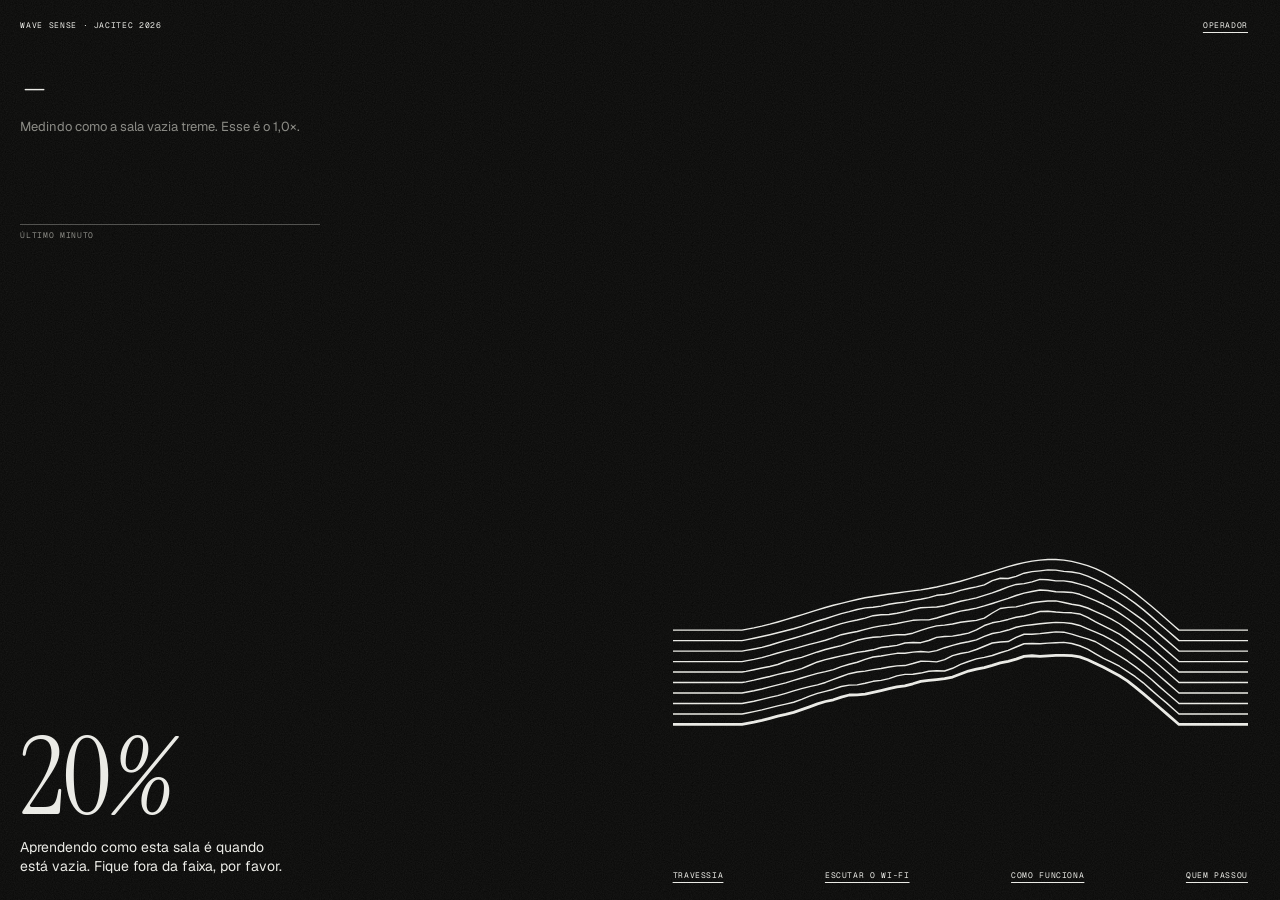
==== commit d6dcf7e6: "Marca: volta o desenho pessoal da marca antiga O grupo achou a marca com escala fixa "círculos dentr" ====
--- a/demo/index.html
+++ b/demo/index.html
@@ -239,7 +239,7 @@
     <div class="retrato" id="retrato" hidden>
       <canvas id="retrato-cv" role="img" aria-label="Sua marca no Wi-Fi: anéis desenhados com as leituras do sinal enquanto você atravessava"></canvas>
       <span class="mono" id="retrato-legenda"></span>
-      <span class="retrato-como">Miolo: a contagem, parado na partida. Os anéis de fora: a travessia, do começo (dentro) ao fim (borda). Anel grosso: o instante da detecção.</span>
+      <span class="retrato-como">Cada anel é uma leitura do Wi-Fi: no miolo, a contagem; até a borda, a travessia. Anéis largos e tortos: os momentos em que o sinal mais variou na sua travessia. Anel grosso: o instante da detecção.</span>
     </div>
   </div>
   <div class="baixo">
@@ -265,8 +265,8 @@
       <div class="mural-quem" id="mural-quem"><b id="mural-nome"></b><span class="mono" id="mural-dado"></span></div>
       <ol class="mural-passos" id="mural-passos">
         <li><span class="mono">1</span><p>O Wi-Fi é lido 10 vezes por segundo. Cada leitura é uma linha, como as da tela principal.</p></li>
-        <li><span class="mono">2</span><p>Cada linha se fecha num anel, de dentro para fora. O miolo cinza são os 3 s parados na partida; os anéis de fora são a travessia, do começo ao fim.</p></li>
-        <li><span class="mono">3</span><p>Quanto mais a pessoa mexeu no sinal, mais torto o anel. Quem passou sem ser detectado deixa anéis lisos; o anel grosso é o instante da detecção.</p></li>
+        <li><span class="mono">2</span><p>Cada linha se fecha num anel, de dentro para fora: no miolo, os 3 s parados na partida; até a borda, a travessia.</p></li>
+        <li><span class="mono">3</span><p>Cada marca é medida em relação à própria travessia: os momentos em que o sinal mais variou viram anéis largos, tortos e girados. Por isso nenhuma sai igual. O anel grosso é o instante da detecção.</p></li>
       </ol>
     </section>
     <div class="galeria" id="galeria-grade"></div>
@@ -1078,8 +1078,8 @@
   g.fillStyle = '#8A8A84';
   g.fillText(`PICO DE TREMOR ${r.pico.toFixed(1).replace('.', ',')}× · LIMITE ${r.lim.toFixed(1).replace('.', ',')}×`, 80, 1242);
   g.font = '500 18px "Geist Mono", monospace';
-  g.fillText('MIOLO: A CONTAGEM · ANÉIS DE FORA: A TRAVESSIA, DO COMEÇO AO FIM', 80, 1290);
-  g.fillText('ANEL GROSSO: O INSTANTE DA DETECÇÃO · SEM CÂMERA, SÓ O SINAL WI-FI', 80, 1318);
+  g.fillText('CADA ANEL É UMA LEITURA DO WI-FI · MIOLO: A CONTAGEM · BORDA: O FIM', 80, 1290);
+  g.fillText('ANÉIS LARGOS E TORTOS: ONDE O SINAL MAIS VARIOU · ANEL GROSSO: A DETECÇÃO', 80, 1318);
   c.toBlob((b) => {
     const a = document.createElement('a');
     a.href = URL.createObjectURL(b);
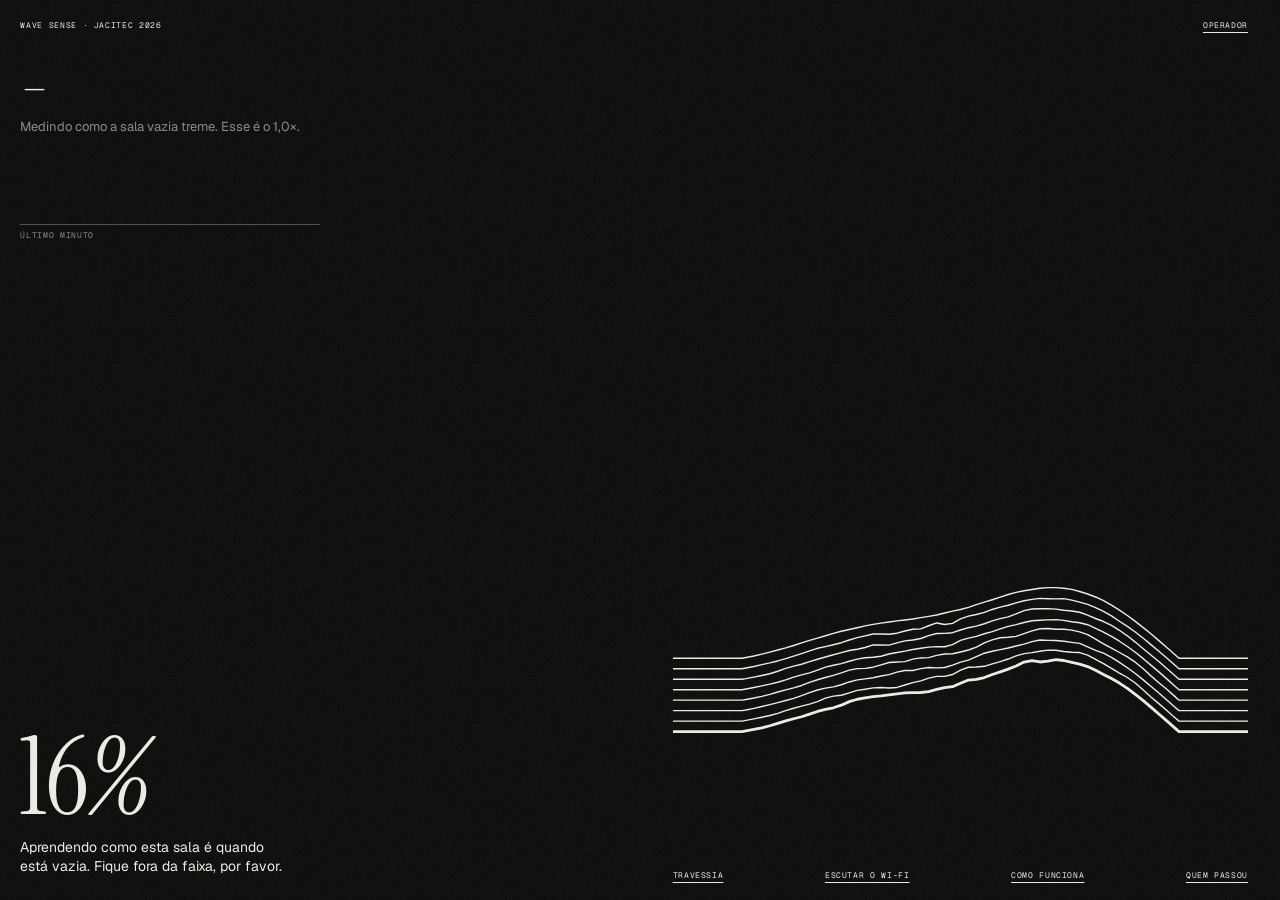
==== commit 38a46d1d: "Marca em estrela: contornos encaixados que giram em espiral A marca de cada travessia deixa de ser a" ====
--- a/demo/index.html
+++ b/demo/index.html
@@ -237,9 +237,9 @@
       <div class="desafio-tempo" id="d-tempo" hidden>0,0 s</div>
     </div>
     <div class="retrato" id="retrato" hidden>
-      <canvas id="retrato-cv" role="img" aria-label="Sua marca no Wi-Fi: anéis desenhados com as leituras do sinal enquanto você atravessava"></canvas>
+      <canvas id="retrato-cv" role="img" aria-label="Sua marca no Wi-Fi: uma estrela em espiral desenhada com as leituras do sinal enquanto você atravessava"></canvas>
       <span class="mono" id="retrato-legenda"></span>
-      <span class="retrato-como">Cada anel é uma leitura do Wi-Fi: no miolo, a contagem; até a borda, a travessia. Anéis largos e tortos: os momentos em que o sinal mais variou na sua travessia. Anel grosso: o instante da detecção.</span>
+      <span class="retrato-como">Cada contorno é uma leitura do Wi-Fi, do centro (a partida) até a borda (o fim). As pontas e o giro saem das suas leituras; onde o sinal mais variou, mais pontudo. Contorno grosso: o instante da detecção.</span>
     </div>
   </div>
   <div class="baixo">
@@ -261,12 +261,12 @@
   <div class="topo mono"><span>Quem passou · as últimas 12 travessias</span></div>
   <div class="mural">
     <section class="mural-destaque" aria-label="Como a marca é feita">
-      <canvas id="mural-cv" role="img" aria-label="A marca em destaque, se formando anel por anel"></canvas>
+      <canvas id="mural-cv" role="img" aria-label="A marca em destaque, se formando contorno por contorno"></canvas>
       <div class="mural-quem" id="mural-quem"><b id="mural-nome"></b><span class="mono" id="mural-dado"></span></div>
       <ol class="mural-passos" id="mural-passos">
-        <li><span class="mono">1</span><p>O Wi-Fi é lido 10 vezes por segundo. Cada leitura é uma linha, como as da tela principal.</p></li>
-        <li><span class="mono">2</span><p>Cada linha se fecha num anel, de dentro para fora: no miolo, os 3 s parados na partida; até a borda, a travessia.</p></li>
-        <li><span class="mono">3</span><p>Cada marca é medida em relação à própria travessia: os momentos em que o sinal mais variou viram anéis largos, tortos e girados. Por isso nenhuma sai igual. O anel grosso é o instante da detecção.</p></li>
+        <li><span class="mono">1</span><p>O Wi-Fi é lido 10 vezes por segundo durante a travessia.</p></li>
+        <li><span class="mono">2</span><p>Cada leitura vira um contorno, de dentro para fora: o centro é a partida, a borda é o fim.</p></li>
+        <li><span class="mono">3</span><p>O número de pontas e o giro saem das leituras de cada um, como uma impressão digital. Onde o sinal mais variou, o contorno fica mais pontudo e gira mais. Contorno grosso: o instante da detecção.</p></li>
       </ol>
     </section>
     <div class="galeria" id="galeria-grade"></div>
@@ -998,7 +998,7 @@
     if (!passagem.ocupada()) subirPalavras('desafio');
   }
 }
-// A marca (anéis feitos com as leituras) fica no marca.js. Aqui só as cores da tela.
+// A marca (a estrela feita com as leituras) fica no marca.js. Aqui só as cores da tela.
 function coresMarca() { const s = getComputedStyle(document.body); return { ...cores(), apagado: s.getPropertyValue('--apagado').trim() }; }
 function desenharRetrato(canvas, r, t) {
   const [W, H, dpr] = ajustar(canvas);
@@ -1023,9 +1023,9 @@
 function formarRetrato(agora) {
   const f = ninja.forma;
   if (!f || $('retrato').hidden) return;
-  const t = agora - f.inicio;
-  desenharRetrato($('retrato-cv'), f.r, Math.max(0, t));
-  if (t > WaveMarca.duracao(f.r) + 0.1) { desenharRetrato($('retrato-cv'), f.r); ninja.forma = null; }
+  // forma e, depois de pronta, continua respirando enquanto o resultado está na tela
+  const reduzido = window.matchMedia && matchMedia('(prefers-reduced-motion: reduce)').matches;
+  desenharRetrato($('retrato-cv'), f.r, reduzido ? undefined : Math.max(0, agora - f.inicio));
 }
 // A melodia da marca: o tremor de cada momento da travessia vira uma nota da mesma escala.
 function tocarMarca(r, atraso = 0) {
@@ -1078,8 +1078,8 @@
   g.fillStyle = '#8A8A84';
   g.fillText(`PICO DE TREMOR ${r.pico.toFixed(1).replace('.', ',')}× · LIMITE ${r.lim.toFixed(1).replace('.', ',')}×`, 80, 1242);
   g.font = '500 18px "Geist Mono", monospace';
-  g.fillText('CADA ANEL É UMA LEITURA DO WI-FI · MIOLO: A CONTAGEM · BORDA: O FIM', 80, 1290);
-  g.fillText('ANÉIS LARGOS E TORTOS: ONDE O SINAL MAIS VARIOU · ANEL GROSSO: A DETECÇÃO', 80, 1318);
+  g.fillText('CADA CONTORNO É UMA LEITURA DO WI-FI · CENTRO: A PARTIDA · BORDA: O FIM', 80, 1290);
+  g.fillText('PONTAS E GIRO: AS SUAS LEITURAS · CONTORNO GROSSO: A DETECÇÃO', 80, 1318);
   c.toBlob((b) => {
     const a = document.createElement('a');
     a.href = URL.createObjectURL(b);
@@ -1140,9 +1140,10 @@
   if ($('galeria').hidden || !mural.fila.length) return;
   const r = mural.fila[mural.i].r, t = agora - mural.inicio, dur = WaveMarca.duracao(r);
   const reduzido = window.matchMedia && matchMedia('(prefers-reduced-motion: reduce)').matches;
-  if (!mural.pronta) desenharRetrato($('mural-cv'), r, reduzido ? undefined : t);
-  if (t > dur || reduzido) mural.pronta = true;   // pronta: não precisa redesenhar a cada quadro
-  // os passos da explicação acendem junto: as linhas chegando, os anéis se fechando, a marca pronta
+  // a marca em destaque se forma e depois respira (com movimento reduzido, fica parada e pronta)
+  if (!reduzido || !mural.pronta) desenharRetrato($('mural-cv'), r, reduzido ? undefined : t);
+  mural.pronta = true;
+  // os passos da explicação acendem junto: as leituras chegando, os contornos se formando, a marca pronta
   const passo = t < 0.5 ? 0 : t < dur ? 1 : 2;
   [...$('mural-passos').children].forEach((li, j) => li.classList.toggle('ativo', j === passo));
   if (t > dur + MURAL_PAUSA_S && mural.fila.length > 1) destacar(mural.i + 1);
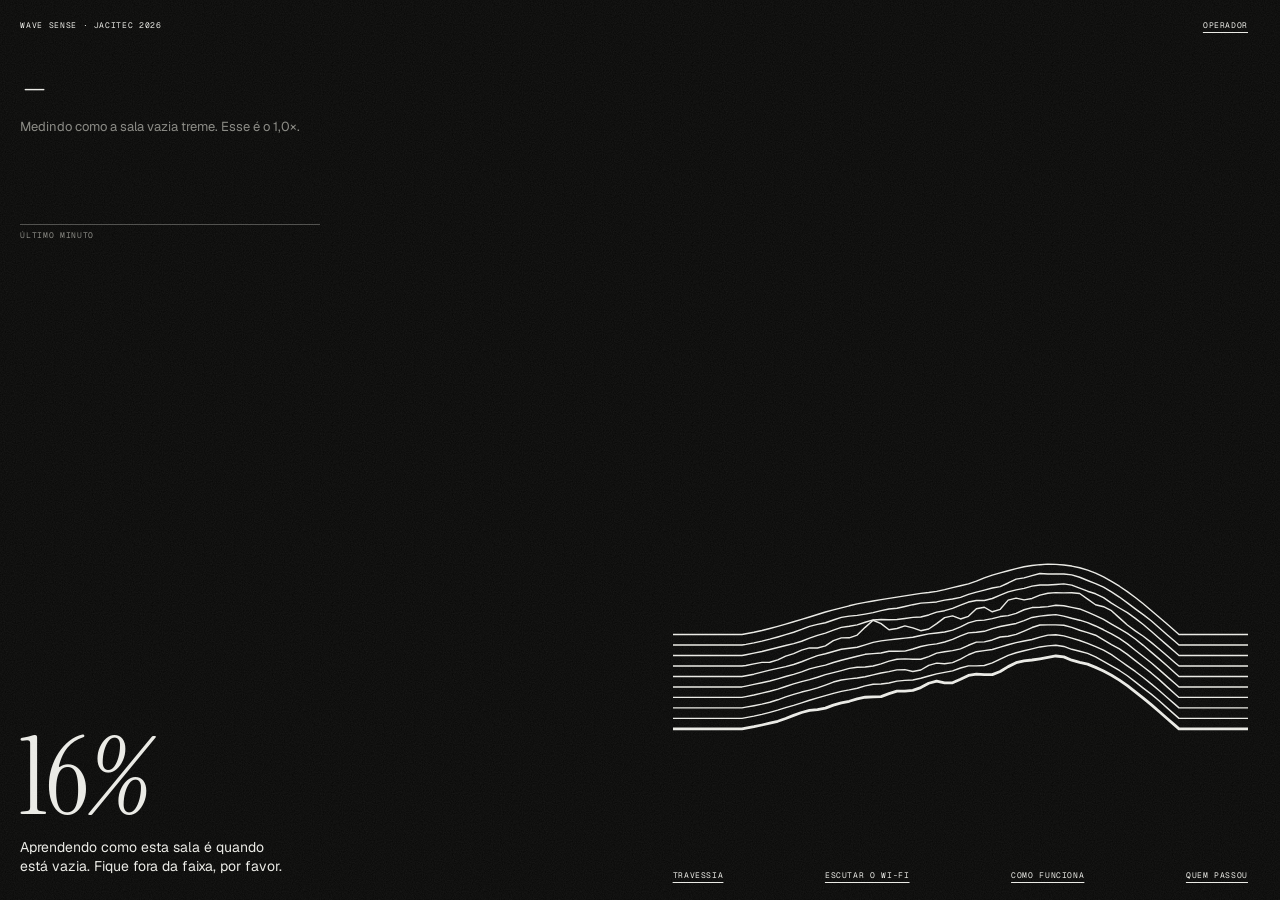
==== commit 9bae2462: "Travessia: contagem de 5 s na partida (era 3 s) Pedido do grupo depois do primeiro teste com as plac" ====
--- a/demo/index.html
+++ b/demo/index.html
@@ -910,6 +910,7 @@
 function operador(aberto) { $('operador').hidden = !aberto; document.body.classList.toggle('com-operador', aberto); }
 
 /* ---------- Travessia (o desafio) e retratos ---------- */
+const CONTAGEM_S = 5;   // segundos para se preparar na partida (5, 4, 3, 2, 1)
 const ninja = { estado: 'fechado', inicio: 0, fimContagem: 0, numero: 0, apelido: '', fecharEm: 0, rastro: [], retrato: null, forma: null };
 let recordes = ler('wavesense-recordes', ler('wavesense-ninja', {}).ranking || []);
 // Só as marcas no formato novo (as antigas eram ajustadas pelo próprio máximo e não dá para refazer).
@@ -933,7 +934,7 @@
   if (ninja.estado !== 'pronto') return;
   ninja.apelido = $('apelido').value.trim() || 'Anônimo';
   ninja.estado = 'contagem'; ninja.rastro = [];
-  ninja.fimContagem = performance.now() / 1000 + 3; ninja.numero = 4;
+  ninja.fimContagem = performance.now() / 1000 + CONTAGEM_S; ninja.numero = CONTAGEM_S + 1;
   $('apelido').hidden = true; $('d-comecar').hidden = true;
   $('apelido').blur();
   $('d-sub').textContent = `${ninja.apelido}, prepare-se.`;
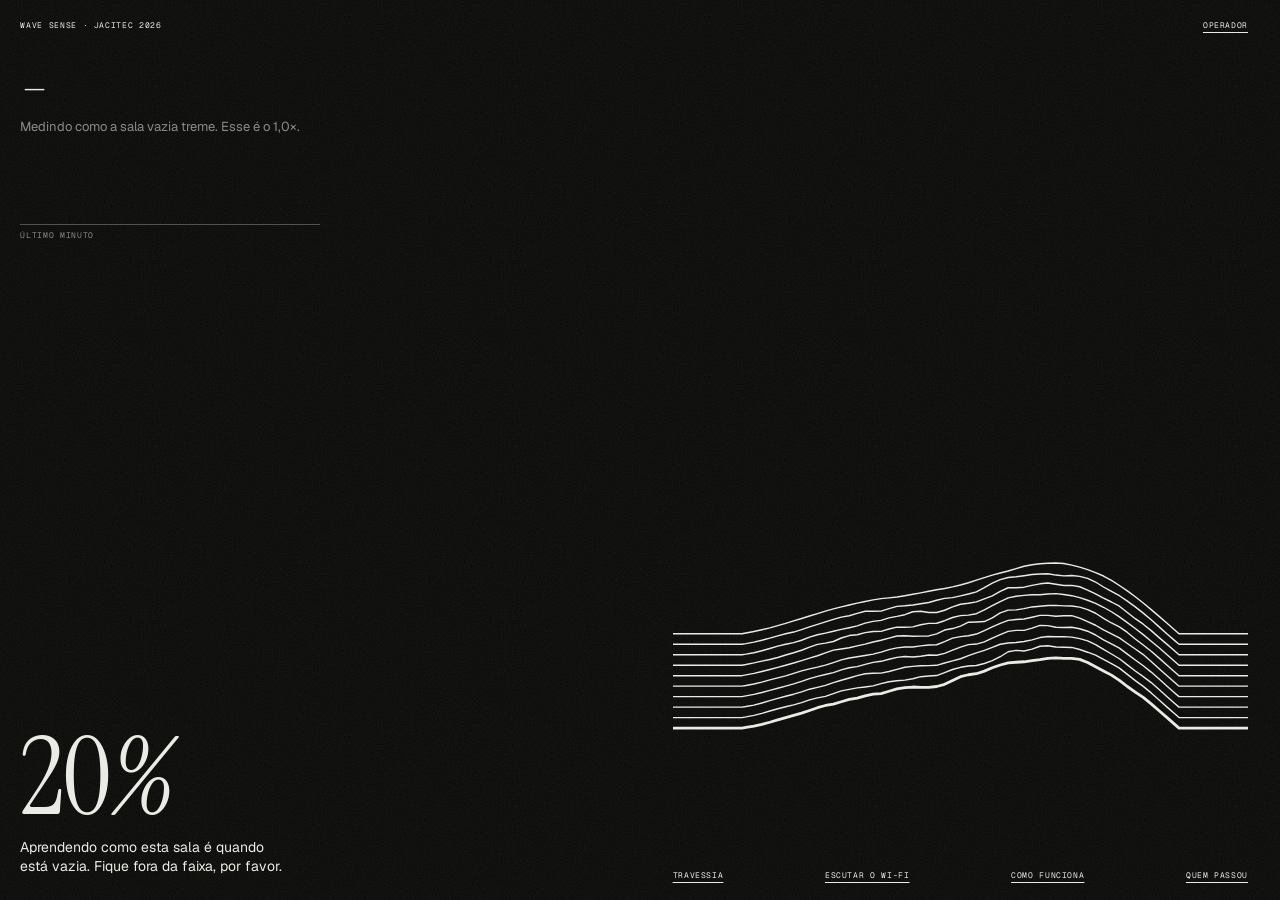
==== commit 1a33409b: "Som próprio para entrar e sair de cada tela, com três propostas demo/sons.js: o som de cada troca se" ====
--- a/demo/index.html
+++ b/demo/index.html
@@ -319,6 +319,16 @@
     <p>Alerta: dois toques suaves quando começa um movimento. Escuta: um acorde calmo que cresce e pulsa quando alguém se mexe, sem os toques de alerta. Tudo passa por um limitador de volume.</p>
   </section>
   <section>
+    <span class="mono">Trocas de tela</span>
+    <div class="opcoes" id="trocas">
+      <button data-trocas="sinal" aria-pressed="false">Sinal</button>
+      <button data-trocas="notas" aria-pressed="false">Notas</button>
+      <button data-trocas="ar" aria-pressed="false">Ar</button>
+      <button data-trocas="desligado" aria-pressed="false">Sem som</button>
+    </div>
+    <p>O som de entrar e sair de cada tela. Toca mesmo com o detector no Mudo. Sinal: feito da última leitura do Wi-Fi. Notas: uma frase de marimba por tela. Ar: sopros, o mais discreto. Para comparar: ferramentas/laboratorio-passagens.</p>
+  </section>
+  <section>
     <span class="mono">Apresentação</span>
     <div class="opcoes"><button id="btn-apresentador">Abrir janela do apresentador (P)</button></div>
     <p>Ordem com TV: aperte P, arraste esta página para a TV, aperte F (tela cheia) e H (história). Setas, espaço, rolagem ou o passador navegam; V troca entre a versão completa e a curta.</p>
@@ -344,6 +354,7 @@
 <script src="historia.js"></script>
 <script src="passagem.js"></script>
 <script src="escuta.js"></script>
+<script src="sons.js"></script>
 <script src="marca.js"></script>
 <script>
 'use strict';
@@ -1311,41 +1322,29 @@
   });
   setTimeout(() => els.forEach((el) => el.classList.remove('sobe')), atraso + els.length * 70 + 1000);
 }
-// Som da passagem: um sopro baixo de ruído filtrado. Na travessia, ele passa
-// de uma caixa de som para a outra, junto com a pessoa invisível. Só com o som ligado, pelo limitador.
-let ruidoRosa = null;
-function sopro(dur, { f0 = 300, f1 = 900, ganho = 0.05, pan0 = 0, pan1 = 0, tipo = 'lowpass' } = {}) {
-  if (som.modo === 'mudo' || !som.ctx || dur <= 0) return;
-  const c = som.ctx, t = c.currentTime;
-  if (!ruidoRosa) {
-    const n = c.sampleRate * 2, d = (ruidoRosa = c.createBuffer(1, n, c.sampleRate)).getChannelData(0);
-    let b0 = 0, b1 = 0, b2 = 0;
-    for (let i = 0; i < n; i++) { const w = Math.random() * 2 - 1; b0 = 0.997 * b0 + w * 0.0296; b1 = 0.985 * b1 + w * 0.0325; b2 = 0.95 * b2 + w * 0.048; d[i] = (b0 + b1 + b2 + w * 0.05) * 0.5; }
-  }
-  const fonte = c.createBufferSource(); fonte.buffer = ruidoRosa; fonte.loop = true;
-  const filtro = c.createBiquadFilter(); filtro.type = tipo; filtro.Q.value = tipo === 'bandpass' ? 0.9 : 0.7;
-  filtro.frequency.setValueAtTime(f0, t); filtro.frequency.exponentialRampToValueAtTime(f1, t + dur);
-  const g = c.createGain();
-  g.gain.setValueAtTime(0.0001, t); g.gain.exponentialRampToValueAtTime(ganho, t + dur * 0.45); g.gain.exponentialRampToValueAtTime(0.0001, t + dur);
-  let saida = g;
-  if (c.createStereoPanner && (pan0 || pan1)) {
-    const p = c.createStereoPanner(); p.pan.setValueAtTime(pan0, t); p.pan.linearRampToValueAtTime(pan1, t + dur);
-    g.connect(p); saida = p;
-  }
-  fonte.connect(filtro).connect(g); saida.connect(som.saida);
-  fonte.start(t, Math.random()); fonte.stop(t + dur + 0.05);
+// Som das trocas de tela (sons.js): cada tela tem o seu som de entrar e de sair, que segue o gesto da
+// passagem. Não depende do Mudo (que é o som do detector); desliga em "Trocas de tela", no painel.
+// ?trocas=antigo toca o sopro de antes, para comparar.
+const TROCAS = ['sinal', 'notas', 'ar', 'desligado', 'antigo'];
+let trocas = (() => {
+  const v = new URLSearchParams(location.search).get('trocas') || ler('wavesense-trocas', window.WaveSons ? WaveSons.PADRAO : 'desligado');
+  return TROCAS.includes(v) ? v : 'sinal';
+})();
+let sonsTroca = null;
+function definirTrocas(f, guardar = true) {
+  trocas = TROCAS.includes(f) ? f : 'sinal';
+  if (guardar) gravar('wavesense-trocas', trocas);
+  for (const b of document.querySelectorAll('[data-trocas]')) b.setAttribute('aria-pressed', String(b.dataset.trocas === trocas));
+}
+function tocarTroca(nome, info) {
+  if (nome === 'fim' || trocas === 'desligado' || !window.WaveSons || !som.ctx) return;
+  if (!sonsTroca) sonsTroca = WaveSons.criar(som.ctx, som.saida);
+  const l = app.fonte ? app.leituras[app.leituras.length - 1] : null;   // sem fonte: notas iguais, sem tremor
+  sonsTroca.tocar(trocas, nome, info, { espectro: WaveSons.espectro(l) });
 }
 function aoPassar(nome, info) {
-  if (nome === 'saida') {
-    if (info.gesto === 'travessia') sopro(info.dur, { f0: 500, f1: 1100, ganho: 0.05, pan0: 0.8, pan1: -0.8, tipo: 'bandpass' });   // a volta, da direita para a esquerda
-    else if (info.gesto !== 'fecharOlhos') sopro(info.dur, { f0: 260, f1: 900, ganho: 0.04 });
-  } else if (nome === 'entrada') {
-    subirPalavras(info.modo, REVELA_MS[info.gesto] ?? 250);
-    if (info.gesto === 'travessia') sopro(info.dur, { f0: 500, f1: 1100, ganho: 0.06, pan0: -0.8, pan1: 0.8, tipo: 'bandpass' });
-    else if (info.gesto === 'aneis') sopro(info.dur, { f0: 900, f1: 220, ganho: 0.04 });
-    else if (info.gesto === 'pouso' || info.gesto === 'historia') sopro(info.dur, { f0: 900, f1: 240, ganho: 0.035 });
-    // fechar os olhos: o acorde da escuta já entra sozinho
-  }
+  if (nome === 'entrada') subirPalavras(info.modo, REVELA_MS[info.gesto] ?? 250);
+  tocarTroca(nome, info);
 }
 
 function modoAlvo() { const a = passagem.alvo(); return a ? a.modo : modoAtual(); }
@@ -1353,7 +1352,7 @@
   const M = MODOS[modo];
   if (M.pode && !M.pode()) { mostrarMsg(M.recusa); return; }
   if (modo !== 'historia') filaHistoria.length = 0;
-  if (modo === 'escuta' || som.modo !== 'mudo') audio();   // libera o áudio aqui, dentro da tecla ou do clique
+  if (modo === 'escuta' || som.modo !== 'mudo' || trocas !== 'desligado') audio();   // libera o áudio aqui, dentro da tecla ou do clique
   // página escondida (sem quadros de animação): troca na hora
   if (document.hidden) { passagem.concluir(); SEM_PASSAGEM.passar(modo, opc); return; }
   passagem.passar(modo, opc);
@@ -1387,6 +1386,8 @@
 $('som-alerta').addEventListener('click', () => { definirSom('alerta'); somAlerta(); });
 $('som-escuta').addEventListener('click', () => definirSom('escuta'));
 $('volume').addEventListener('input', (e) => { som.vol = Number(e.target.value); if (som.mestre) som.mestre.gain.value = som.vol; });
+for (const b of document.querySelectorAll('[data-trocas]')) b.addEventListener('click', () => { definirTrocas(b.dataset.trocas); if (trocas !== 'desligado') audio(); });
+definirTrocas(trocas, false);   // a escolha da URL não fica guardada
 $('vitrine').addEventListener('click', (e) => { como.ligado = !como.ligado; e.target.setAttribute('aria-pressed', String(como.ligado)); });
 $('btn-zerar').addEventListener('click', (e) => {
   if (e.target.dataset.confirmar !== 'sim') { e.target.dataset.confirmar = 'sim'; e.target.textContent = 'Clique de novo para apagar'; return; }
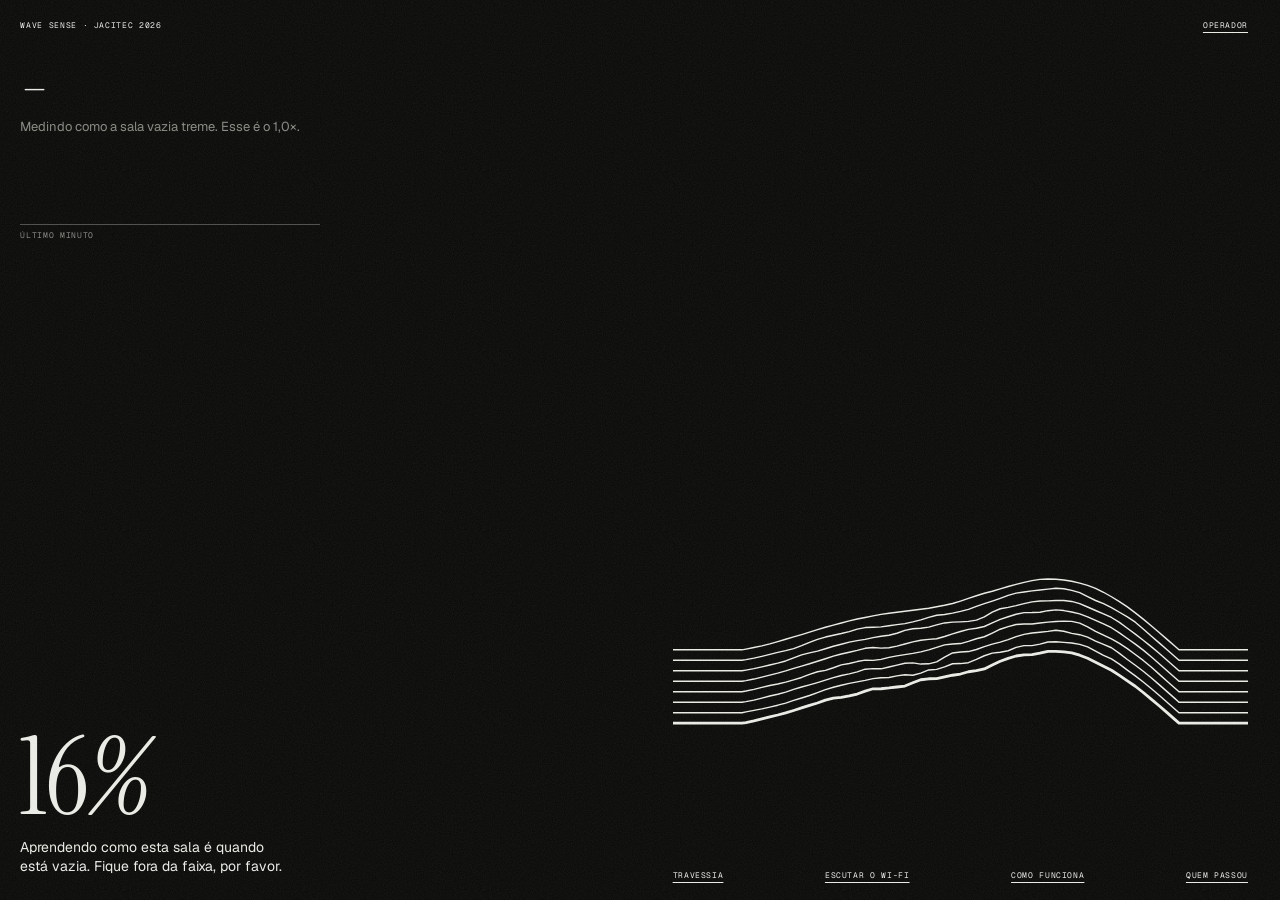
==== commit e0ca2956: "Som das trocas de tela: o grupo escolheu a proposta Sinal O som de entrar e sair de cada tela é o "S" ====
--- a/demo/index.html
+++ b/demo/index.html
@@ -321,12 +321,10 @@
   <section>
     <span class="mono">Trocas de tela</span>
     <div class="opcoes" id="trocas">
-      <button data-trocas="sinal" aria-pressed="false">Sinal</button>
-      <button data-trocas="notas" aria-pressed="false">Notas</button>
-      <button data-trocas="ar" aria-pressed="false">Ar</button>
+      <button data-trocas="sinal" aria-pressed="false">Com som</button>
       <button data-trocas="desligado" aria-pressed="false">Sem som</button>
     </div>
-    <p>O som de entrar e sair de cada tela. Toca mesmo com o detector no Mudo. Sinal: feito da última leitura do Wi-Fi. Notas: uma frase de marimba por tela. Ar: sopros, o mais discreto. Para comparar: ferramentas/laboratorio-passagens.</p>
+    <p>O som de entrar e sair de cada tela ("Sinal", escolhido pelo grupo): feito da última leitura do Wi-Fi; se alguém se mexe perto das placas, ele treme. Toca mesmo com o detector no Mudo.</p>
   </section>
   <section>
     <span class="mono">Apresentação</span>
@@ -1324,11 +1322,13 @@
 }
 // Som das trocas de tela (sons.js): cada tela tem o seu som de entrar e de sair, que segue o gesto da
 // passagem. Não depende do Mudo (que é o som do detector); desliga em "Trocas de tela", no painel.
-// ?trocas=antigo toca o sopro de antes, para comparar.
+// O grupo escolheu a proposta "sinal" (15/10). As outras ficam no laboratório e pela URL, para comparar:
+// ?trocas=notas, ?trocas=ar ou ?trocas=antigo (o sopro de antes). No painel, só liga e desliga.
 const TROCAS = ['sinal', 'notas', 'ar', 'desligado', 'antigo'];
 let trocas = (() => {
-  const v = new URLSearchParams(location.search).get('trocas') || ler('wavesense-trocas', window.WaveSons ? WaveSons.PADRAO : 'desligado');
-  return TROCAS.includes(v) ? v : 'sinal';
+  const url = new URLSearchParams(location.search).get('trocas');
+  if (TROCAS.includes(url)) return url;
+  return ler('wavesense-trocas', 'sinal') === 'desligado' ? 'desligado' : 'sinal';
 })();
 let sonsTroca = null;
 function definirTrocas(f, guardar = true) {
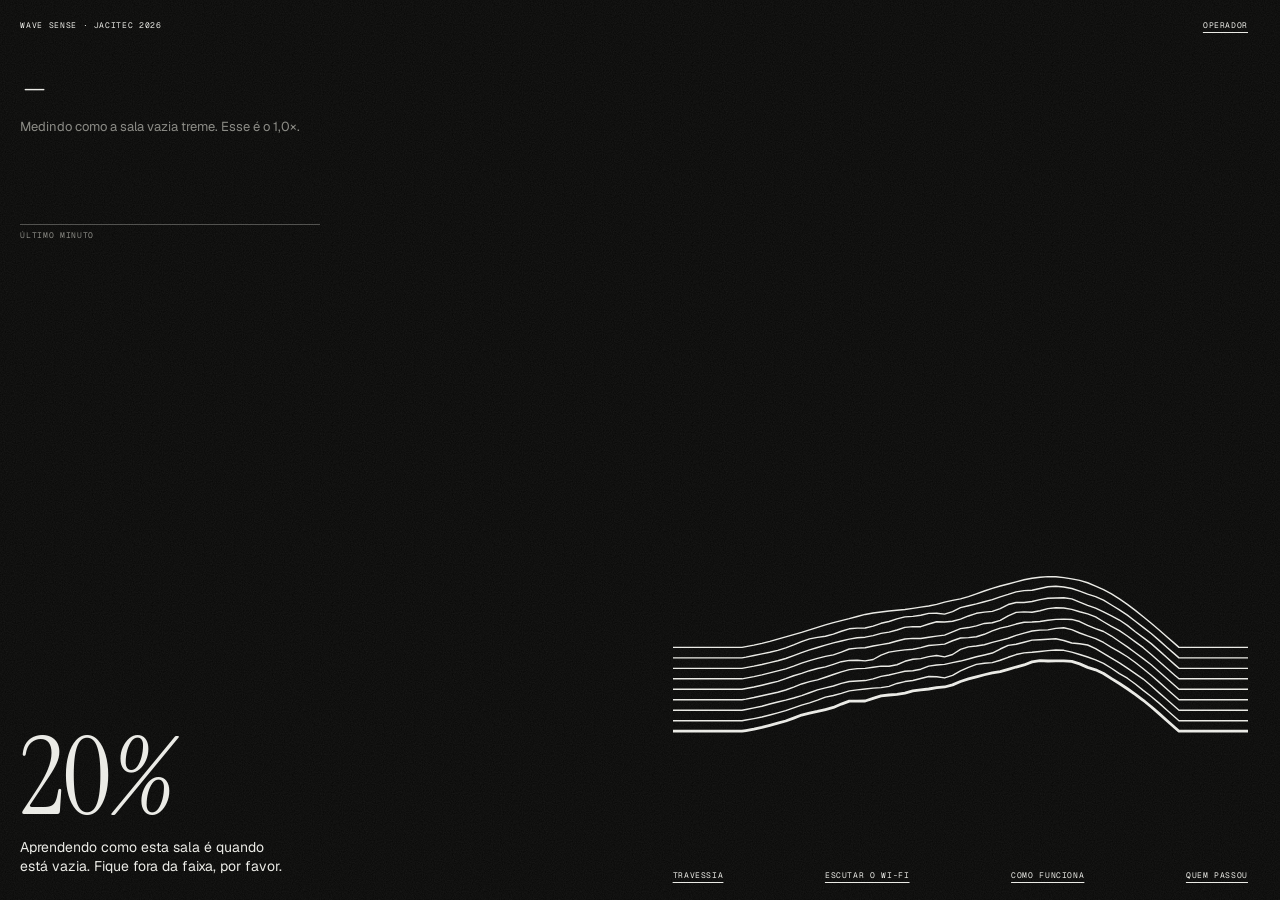
==== commit 0d6fe6f7: "Feira: detecção funcionando com 10 a 20 pacotes por segundo No local, a placa B recebia só 10 a 20 p" ====
--- a/demo/index.html
+++ b/demo/index.html
@@ -391,7 +391,7 @@
   app.ultimoId = p.id;
   app.ultimoPacote = t;
   app.janela.push(p);
-  while (app.janela.length && app.janela[0].t < t - 2) app.janela.shift();
+  while (app.janela.length && app.janela[0].t < t - JANELA_S - 0.5) app.janela.shift();
 }
 
 /* ---------- Detecção ---------- */
@@ -400,7 +400,7 @@
   const jan = app.janela.filter((p) => p.t >= agora - JANELA_S);
   const v = oscilacao(jan);
   app.oscAtual = v;
-  $('st-taxa').textContent = app.fonte ? String(jan.length) : '–';
+  $('st-taxa').textContent = app.fonte ? String(Math.round(jan.length / JANELA_S)) : '–';
   $('st-rssi').textContent = jan.length ? `${Math.round(jan.reduce((s, p) => s + p.rssi, 0) / jan.length)}` : '–';
   $('st-perdidos').textContent = app.fonte ? String(app.perdidos) : '–';
 
@@ -869,7 +869,8 @@
     return;
   }
   await pararFonte();
-  try { await porta.open({ baudRate: 921600, bufferSize: 16384 }); } catch (e) {
+  // buffer grande: se a página demora para ler (TV grande, animação), as linhas esperam aqui em vez de se perder
+  try { await porta.open({ baudRate: 921600, bufferSize: 1048576 }); } catch (e) {
     definirFonte(null);
     mostrarMsg(`Não consegui abrir a porta: ${e.message}. Feche o idf.py monitor e tente de novo.`);
     return;
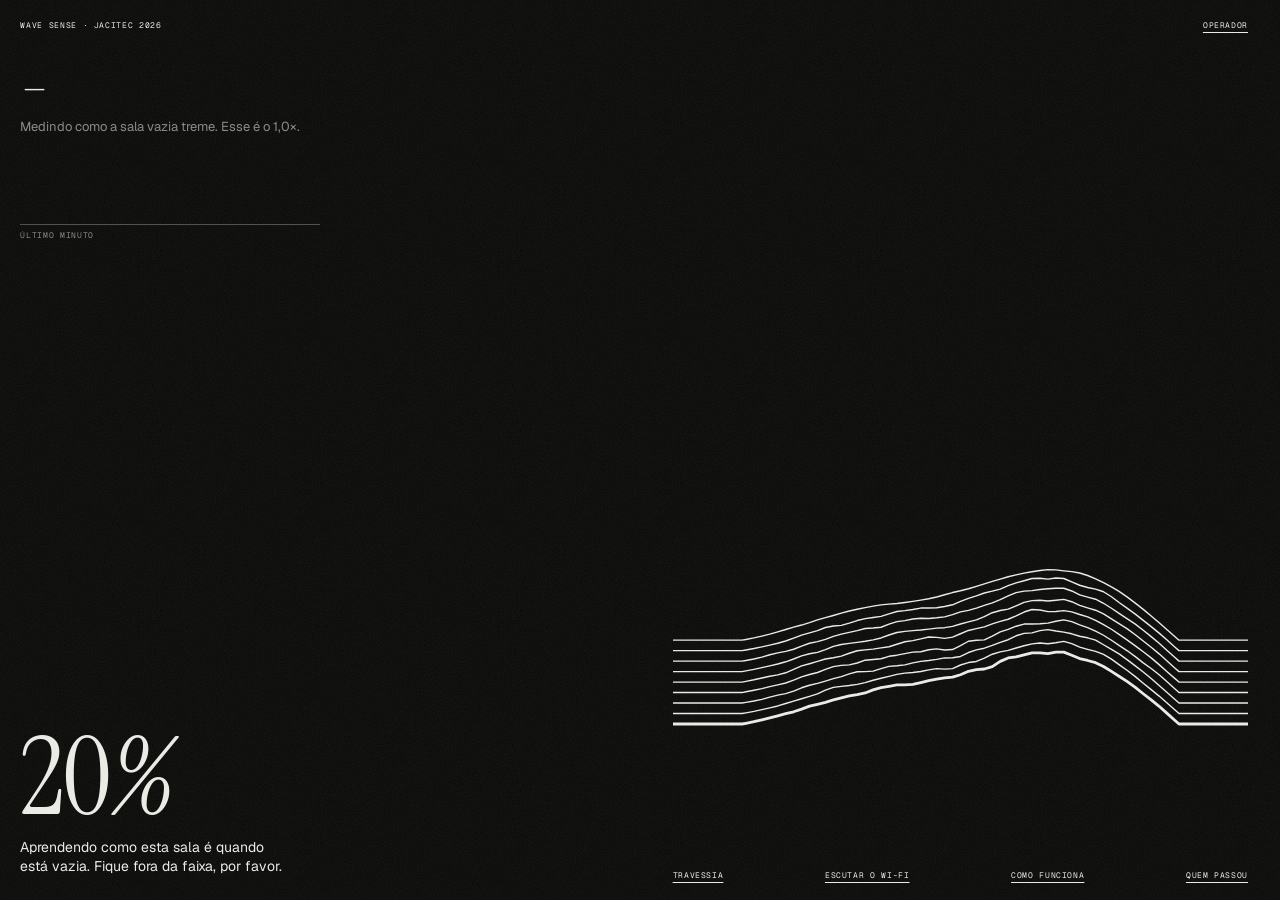
==== commit 33438c13: "Firmware v2 e plano contra interferência para a feira de Vitória Na feira de 22/10 chegavam 10 a 20 " ====
--- a/demo/index.html
+++ b/demo/index.html
@@ -131,6 +131,14 @@
 .numeros b { display: block; font-size: 18px; font-weight: 400; color: #EDEDE8; }
 .numeros span { font-size: 10px; letter-spacing: 0.08em; text-transform: uppercase; color: #8A8A84; }
 input[type="range"] { width: 100%; accent-color: #EDEDE8; }
+/* Rádio (firmware v2): ocupação de cada canal, uma linha por canal */
+.canais { display: grid; gap: 3px; font-family: var(--mono); font-size: 11px; font-variant-numeric: tabular-nums; }
+.canais button { display: grid; grid-template-columns: 2.2em 1fr 3.4em; align-items: center; gap: 8px; background: transparent; border: 0; padding: 2px 0; color: #A8A8A2; cursor: pointer; text-align: left; font: inherit; }
+.canais button:hover, .canais button:focus-visible { color: #EDEDE8; }
+.canais .barra { height: 6px; background: #2A2A28; position: relative; }
+.canais .barra i { position: absolute; inset: 0 auto 0 0; background: #8A8A84; }
+.canais button[aria-current="true"] { color: #EDEDE8; }
+.canais button[aria-current="true"] .barra i { background: #EDEDE8; }
 .erro { border-left: 2px solid #EDEDE8; padding-left: 10px; color: #EDEDE8 !important; }
 /* Com o painel aberto, a tela encolhe em vez de ficar por baixo dele. */
 body.com-operador .tela { margin-right: min(380px, 100vw); }
@@ -300,6 +308,14 @@
     </div>
     <input type="file" id="arquivo" accept=".csv,text/csv" hidden>
     <div class="numeros"><div><b id="st-taxa">–</b><span>pacotes/s</span></div><div><b id="st-rssi">–</b><span>RSSI</span></div><div><b id="st-perdidos">–</b><span>perdidos</span></div></div>
+  </section>
+  <section id="radio-grupo" hidden>
+    <span class="mono">Rádio (firmware v2)</span>
+    <div class="numeros"><div><b id="rd-canal">–</b><span>canal</span></div><div><b id="rd-tentou">–</b><span>A mandou/s</span></div><div><b id="rd-chegam">–</b><span>chegaram/s</span></div></div>
+    <p id="rd-diag">Esperando as primeiras leituras da Placa B.</p>
+    <div class="opcoes"><button id="btn-varrer">Procurar canal livre</button></div>
+    <div class="canais" id="rd-canais" aria-label="Ocupação de cada canal"></div>
+    <p id="rd-ajuda">Mede por 4 s quanto cada canal está ocupado e passa as duas placas para o mais livre. Depois, calibre de novo (C). Clicar num canal da lista também troca.</p>
   </section>
   <section>
     <span class="mono">Limiar</span>
@@ -348,6 +364,7 @@
 </aside>
 
 <script src="nucleo.js"></script>
+<script src="placa.js"></script>
 <script src="roteiro.js"></script>
 <script src="historia.js"></script>
 <script src="passagem.js"></script>
@@ -887,11 +904,109 @@
       if (done) break;
       resto += dec.decode(value, { stream: true });
       let i;
-      while ((i = resto.indexOf('\n')) >= 0) { const r = lerLinhaCSI(resto.slice(0, i)); resto = resto.slice(i + 1); if (r) receber(r); }
+      while ((i = resto.indexOf('\n')) >= 0) {
+        const linha = resto.slice(0, i); resto = resto.slice(i + 1);
+        const r = lerLinhaCSI(linha);
+        if (r) receber(r);
+        else { const e = WavePlaca.lerLinhaPlaca(linha); if (e) receberRadio(e); }
+      }
       if (resto.length > 200000) resto = '';
     }
   } catch (e) {
     if (app.fonte === 'live') mostrarMsg(`A leitura parou: ${e.message}. O cabo soltou?`);
+  }
+}
+
+/* ---------- Rádio: firmware v2 da Placa B (diagnóstico e canal) ---------- */
+const radio = { stats: [], varredura: [], canal: null, ocupado: false, timer: 0 };
+// Enquanto um comando roda, o botão fica travado; se a placa não responder em 9 s, destrava.
+function ocuparRadio(sim) {
+  radio.ocupado = sim; $('btn-varrer').disabled = sim;
+  clearTimeout(radio.timer);
+  if (sim) radio.timer = setTimeout(() => { ocuparRadio(false); $('rd-diag').textContent = 'A Placa B não respondeu ao comando. O cabo está ligado?'; }, 9000);
+}
+async function enviarPlaca(comando) {
+  if (app.fonte !== 'live' || !app.porta || !app.porta.writable) { mostrarMsg('Ligue a Placa USB primeiro.'); return false; }
+  const w = app.porta.writable.getWriter();
+  try { await w.write(new TextEncoder().encode(comando + '\n')); return true; }
+  catch (e) { mostrarMsg(`Não consegui mandar o comando para a placa: ${e.message}`); return false; }
+  finally { w.releaseLock(); }
+}
+function mostrarCanais() {
+  const caixa = $('rd-canais');
+  caixa.replaceChildren(...radio.varredura.map((v) => {
+    const b = document.createElement('button');
+    b.type = 'button';
+    b.setAttribute('aria-current', String(v.canal === radio.canal));
+    b.setAttribute('aria-label', `Canal ${v.canal}: ${v.ocupacao}% ocupado, nota ${v.nota}. Clique para trocar.`);
+    const barra = document.createElement('span'); barra.className = 'barra';
+    const i = document.createElement('i'); i.style.width = `${Math.min(100, v.nota)}%`; barra.append(i);
+    const a = document.createElement('span'); a.textContent = String(v.canal).padStart(2, ' ');
+    const c = document.createElement('span'); c.textContent = `${v.ocupacao}%`;
+    b.append(a, barra, c);
+    b.addEventListener('click', () => trocarCanal(v.canal));
+    return b;
+  }));
+}
+async function trocarCanal(canal) {
+  if (radio.ocupado) return;
+  if (canal === radio.canal) { $('rd-diag').textContent = `As placas já estão no canal ${canal}.`; return; }
+  ocuparRadio(true);
+  $('rd-diag').textContent = `Passando as duas placas para o canal ${canal}…`;
+  if (!(await enviarPlaca(`canal ${canal}`))) ocuparRadio(false);
+}
+async function procurarCanal() {
+  if (radio.ocupado) return;
+  ocuparRadio(true); radio.varredura = []; $('rd-canais').replaceChildren();
+  $('rd-diag').textContent = 'Medindo os canais (uns 4 s; a tela fica sem sinal nesse tempo)…';
+  radio.autoTrocar = true;
+  if (!(await enviarPlaca('varrer'))) ocuparRadio(false);
+}
+function receberRadio(e) {
+  $('radio-grupo').hidden = false;
+  if (e.tipo === 'stat') {
+    radio.stats.push(e); if (radio.stats.length > 5) radio.stats.shift();
+    radio.canal = e.canal; $('rd-canal').textContent = String(e.canal);
+    if (radio.ocupado || e.estado !== 'ok') return;
+    // O primeiro segundo depois de ligar ou trocar de canal vem pela metade: espera dois.
+    if (radio.stats.filter((x) => x.estado === 'ok').length < 2) { $('rd-diag').textContent = 'Medindo…'; return; }
+    const d = WavePlaca.diagnostico(radio.stats);
+    $('rd-tentou').textContent = d.tentouPorS === null || d.tentouPorS === undefined ? '–' : String(Math.round(d.tentouPorS));
+    $('rd-chegam').textContent = d.chegamPorS === undefined ? '–' : String(Math.round(d.chegamPorS));
+    $('rd-diag').textContent = d.frase;
+  } else if (e.tipo === 'varredura') {
+    radio.varredura.push(e);
+  } else if (e.tipo === 'varredura-fim') {
+    mostrarCanais();
+    ocuparRadio(false);
+    const melhor = radio.varredura.find((v) => v.canal === e.melhor);
+    if (radio.autoTrocar && e.melhor !== null && e.melhor !== radio.canal) {
+      radio.autoTrocar = false;
+      trocarCanal(e.melhor);
+    } else {
+      radio.autoTrocar = false;
+      $('rd-diag').textContent = melhor ? `O canal atual (${radio.canal}) já é o mais livre: ${melhor.ocupacao}% ocupado.` : 'Varredura terminada.';
+    }
+  } else if (e.tipo === 'canal') {
+    ocuparRadio(false);
+    radio.stats = [];
+    if (e.resultado === 'ok' || e.resultado === 'achou') {
+      const mudou = radio.canal !== null && e.canal !== radio.canal;
+      radio.canal = e.canal; $('rd-canal').textContent = String(e.canal);
+      mostrarCanais();
+      $('rd-diag').textContent = e.resultado === 'achou'
+        ? `A Placa B achou a Placa A no canal ${e.canal}.`
+        : `As duas placas estão no canal ${e.canal}.`;
+      if (mudou || e.resultado === 'achou') mostrarMsg(`Canal ${e.canal}. O sinal muda com o canal: calibre de novo com a zona vazia (C).`);
+    } else if (e.resultado === 'erro_a_nao_respondeu') {
+      mostrarMsg('A Placa A não confirmou a troca de canal. Ela está ligada e com o firmware v2? As placas continuam no canal ' + e.canal + '.');
+    } else {
+      mostrarMsg(`A troca de canal falhou (${e.resultado}).`);
+    }
+  } else if (e.tipo === 'info' && /sumiu|nao respondeu/.test(e.texto)) {
+    $('rd-diag').textContent = /sumiu/.test(e.texto)
+      ? 'A Placa A sumiu: a Placa B está procurando em todos os canais.'
+      : 'A Placa A não respondeu em nenhum canal. Ela está ligada (LED)? Tem o firmware v2?';
   }
 }
 
@@ -902,6 +1017,7 @@
   app.timers.forEach(clearInterval); app.timers = [];
   app.janela = []; app.historico = []; app.historicoDet = []; app.base = null; app.leituras = []; app.formaLenta = null;
   app.ultimoId = null; app.perdidos = 0; app.ultimoPacote = 0;
+  radio.stats = []; radio.varredura = []; radio.canal = null; ocuparRadio(false); $('radio-grupo').hidden = true; $('rd-canais').replaceChildren();
   app.limiar = null; app.det = null; app.detectado = false; app.calibracao = null; app.maxRecente = 0;
   // Trocar a fonte fecha o desafio e a escuta, mas não a história (a cena ao vivo continua aberta).
   passagem.concluir();
@@ -1378,6 +1494,7 @@
   e.target.value = '';
 });
 $('src-live').addEventListener('click', () => { esconderMsg(); conectarPlaca(); });
+$('btn-varrer').addEventListener('click', procurarCanal);
 $('btn-cal').addEventListener('click', () => iniciarCalibracao(app.fonte === 'sim' ? 6 : 10));
 $('limiar').addEventListener('input', (e) => {
   app.limiar = Number(e.target.value); app.det = new Detector(app.limiar);
